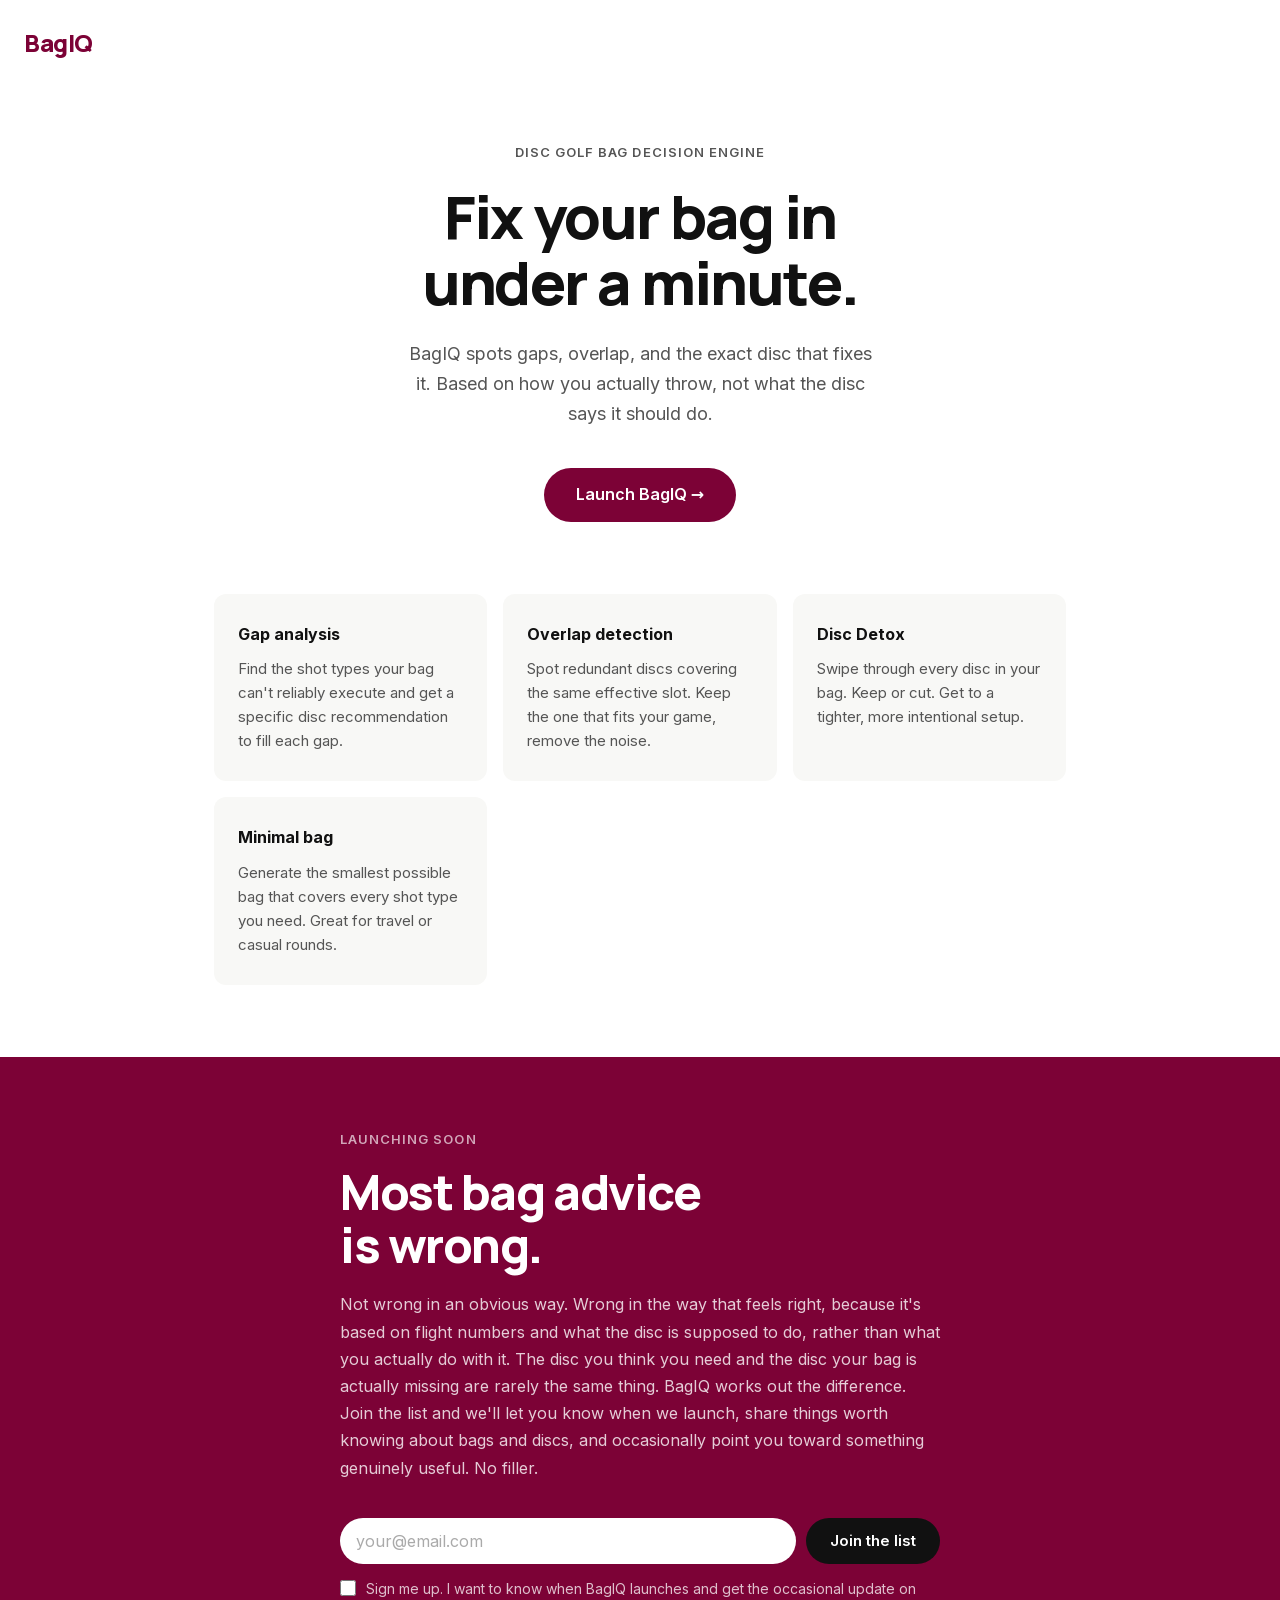
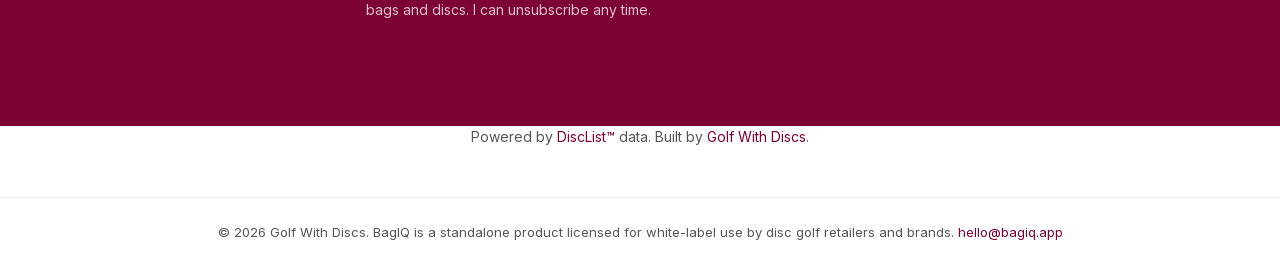
==== index.html @ 8fa0dd6c "Self-host fonts, fix /subscribe connection, update signup copy - Remove Google Fonts; Inter and Manr" ====
<!doctype html>
<html lang="en">
  <head>
    <meta charset="utf-8">
    <meta name="viewport" content="width=device-width, initial-scale=1">
    <title>BagIQ: Fix your disc golf bag</title>
    <meta name="description" content="BagIQ spots gaps, overlap, and the disc that fixes your bag, based on how you actually throw. Free. No account required.">
    <meta name="robots" content="index,follow">
    <meta name="theme-color" content="#7C0236">
    <link rel="canonical" href="https://bagiq.app/">
    <meta property="og:type" content="website">
    <meta property="og:site_name" content="BagIQ">
    <meta property="og:title" content="BagIQ: Fix your disc golf bag">
    <meta property="og:description" content="Spot gaps, overlap, and useful disc recommendations in under a minute.">
    <meta property="og:url" content="https://bagiq.app/">
    <meta property="og:image" content="https://app.bagiq.app/assets/images/logo.png">
    <meta name="twitter:card" content="summary_large_image">
    <meta name="twitter:title" content="BagIQ: Fix your disc golf bag">
    <meta name="twitter:description" content="Spot gaps, overlap, and useful disc recommendations in under a minute.">
    <meta name="twitter:image" content="https://app.bagiq.app/assets/images/logo.png">
    <link rel="icon" type="image/png" href="https://app.bagiq.app/assets/images/favicon.png">
    <link rel="apple-touch-icon" href="https://app.bagiq.app/assets/images/favicon.png">
    <link rel="stylesheet" href="styles.css">
    <script type="application/ld+json">
      {
        "@context": "https://schema.org",
        "@type": "WebApplication",
        "name": "BagIQ",
        "url": "https://app.bagiq.app/",
        "sameAs": [
          "https://bagiq.app",
          "https://app.bagiq.app",
          "https://bagiq.golfwithdiscs.com"
        ],
        "applicationCategory": "SportsApplication",
        "operatingSystem": "Any",
        "description": "BagIQ is a disc golf bag decision engine. It spots gaps, overlap, and recommends the right disc based on how you actually throw.",
        "isAccessibleForFree": true,
        "publisher": {
          "@type": "Organization",
          "name": "Golf With Discs",
          "url": "https://golfwithdiscs.com/"
        }
      }
    </script>
  </head>
  <body>
    <main class="page">
      <header class="site-header">
        <p class="wordmark">BagIQ</p>
      </header>

      <section class="hero">
        <p class="eyebrow">Disc golf bag decision engine</p>
        <h1>Fix your bag in<br>under a minute.</h1>
        <p class="strapline">BagIQ spots gaps, overlap, and the exact disc that fixes it. Based on how you actually throw, not what the disc says it should do.</p>
        <a href="https://app.bagiq.app/" class="cta-btn" aria-label="Launch BagIQ app">Launch BagIQ &rarr;</a>
      </section>

      <section class="features">
        <div class="feature-card">
          <h2>Gap analysis</h2>
          <p>Find the shot types your bag can't reliably execute and get a specific disc recommendation to fill each gap.</p>
        </div>
        <div class="feature-card">
          <h2>Overlap detection</h2>
          <p>Spot redundant discs covering the same effective slot. Keep the one that fits your game, remove the noise.</p>
        </div>
        <div class="feature-card">
          <h2>Disc Detox</h2>
          <p>Swipe through every disc in your bag. Keep or cut. Get to a tighter, more intentional setup.</p>
        </div>
        <div class="feature-card">
          <h2>Minimal bag</h2>
          <p>Generate the smallest possible bag that covers every shot type you need. Great for travel or casual rounds.</p>
        </div>
      </section>

      <section class="signup-section">
        <div class="signup-inner">
          <p class="eyebrow">Launching soon</p>
          <h2>Most bag advice<br>is wrong.</h2>
          <p class="signup-body">Not wrong in an obvious way. Wrong in the way that feels right, because it's based on flight numbers and what the disc is supposed to do, rather than what you actually do with it. The disc you think you need and the disc your bag is actually missing are rarely the same thing. BagIQ works out the difference. Join the list and we'll let you know when we launch, share things worth knowing about bags and discs, and occasionally point you toward something genuinely useful. No filler.</p>

          <form class="signup-form" id="signup-form" novalidate>
            <div class="signup-fields">
              <label for="signup-email" class="sr-only">Email address</label>
              <input
                type="email"
                id="signup-email"
                name="email"
                placeholder="your@email.com"
                autocomplete="email"
                required
                aria-required="true"
              >
              <button type="submit" class="signup-btn" id="signup-btn">Join the list</button>
            </div>
            <div class="signup-consent">
              <label class="consent-label">
                <input type="checkbox" id="signup-consent" name="consent" required aria-required="true">
                <span>Sign me up. I want to know when BagIQ launches and get the occasional update on bags and discs. I can unsubscribe any time.</span>
              </label>
            </div>
            <!-- Honeypot: leave blank -->
            <input type="text" name="website" tabindex="-1" aria-hidden="true" autocomplete="off" style="display:none">
            <p class="signup-message" id="signup-message" aria-live="polite"></p>
          </form>
        </div>
      </section>

      <section class="powered-by">
        <p>Powered by <a href="https://thedisclist.com/" rel="noopener">DiscList™</a> data. Built by <a href="https://golfwithdiscs.com/" rel="noopener">Golf With Discs</a>.</p>
      </section>

      <footer class="site-footer">
        <p>&copy; 2026 Golf With Discs. BagIQ is a standalone product licensed for white-label use by disc golf retailers and brands. <a href="mailto:hello@bagiq.app">hello@bagiq.app</a></p>
      </footer>
    </main>
    <script>
      (function () {
        var form = document.getElementById("signup-form");
        var btn = document.getElementById("signup-btn");
        var msg = document.getElementById("signup-message");

        form.addEventListener("submit", async function (e) {
          e.preventDefault();

          // Honeypot check
          if (form.elements.website.value) return;

          var email = form.elements.email.value.trim();
          var consent = form.elements.consent.checked;

          if (!consent) {
            showMessage("Please tick the box above to confirm you want the email.", "error");
            return;
          }

          btn.disabled = true;
          btn.textContent = "Joining the list…";
          msg.textContent = "";

          try {
            var res = await fetch("https://data.bagiq.app/subscribe", {
              method: "POST",
              headers: { "Content-Type": "application/json" },
              body: JSON.stringify({ email: email }),
            });
            var data = await res.json();
            if (data.ok) {
              form.style.display = "none";
              showMessage("You're on the list. We'll be in touch the moment we launch.", "success");
            } else {
              showMessage("Something went wrong. Please try again.", "error");
              btn.disabled = false;
              btn.textContent = "Join the list";
            }
          } catch (_) {
            showMessage("Could not connect. Please try again.", "error");
            btn.disabled = false;
            btn.textContent = "Get the occasional email";
          }
        });

        function showMessage(text, type) {
          msg.textContent = text;
          msg.className = "signup-message signup-message--" + type;
        }
      })();
    </script>
  </body>
</html>
---- styles.css ----
@font-face {
  font-family: 'Inter';
  font-style: normal;
  font-weight: 100 900;
  font-display: swap;
  src: url('./fonts/inter-latin.woff2') format('woff2');
}

@font-face {
  font-family: 'Manrope';
  font-style: normal;
  font-weight: 200 800;
  font-display: swap;
  src: url('./fonts/manrope-latin.woff2') format('woff2');
}

*, *::before, *::after {
  box-sizing: border-box;
  margin: 0;
  padding: 0;
}

:root {
  --brand: #7C0236;
  --brand-dark: #5a011f;
  --fg: #111;
  --fg-muted: #555;
  --bg: #fff;
  --bg-surface: #f8f8f6;
  --radius: 12px;
  --font-body: "Inter", system-ui, sans-serif;
  --font-display: "Manrope", system-ui, sans-serif;
}

html {
  font-size: 16px;
  -webkit-font-smoothing: antialiased;
}

body {
  font-family: var(--font-body);
  color: var(--fg);
  background: var(--bg);
  line-height: 1.6;
}

a {
  color: var(--brand);
  text-decoration: none;
}

a:hover {
  text-decoration: underline;
}

.page {
  display: flex;
  flex-direction: column;
  min-height: 100vh;
}

/* Header */

.site-header {
  padding: 24px 24px 0;
}

.wordmark {
  font-family: var(--font-display);
  font-size: 1.5rem;
  font-weight: 800;
  color: var(--brand);
  letter-spacing: -0.02em;
}

/* Hero */

.hero {
  flex: 1;
  display: flex;
  flex-direction: column;
  align-items: center;
  text-align: center;
  padding: 80px 24px 72px;
  max-width: 640px;
  margin: 0 auto;
  width: 100%;
}

.eyebrow {
  font-size: 0.8125rem;
  font-weight: 600;
  letter-spacing: 0.08em;
  text-transform: uppercase;
  color: var(--fg-muted);
  margin-bottom: 20px;
}

h1 {
  font-family: var(--font-display);
  font-size: clamp(2.5rem, 6vw, 3.75rem);
  font-weight: 800;
  line-height: 1.1;
  letter-spacing: -0.03em;
  color: var(--fg);
  margin-bottom: 24px;
}

.strapline {
  font-size: 1.125rem;
  color: var(--fg-muted);
  max-width: 480px;
  margin-bottom: 40px;
  line-height: 1.65;
}

.cta-btn {
  display: inline-block;
  background: var(--brand);
  color: #fff;
  font-family: var(--font-body);
  font-size: 1rem;
  font-weight: 600;
  padding: 14px 32px;
  border-radius: 50px;
  text-decoration: none;
  transition: background 0.15s;
}

.cta-btn:hover {
  background: var(--brand-dark);
  text-decoration: none;
}

/* Features */

.features {
  display: grid;
  grid-template-columns: repeat(auto-fit, minmax(220px, 1fr));
  gap: 16px;
  padding: 0 24px 72px;
  max-width: 900px;
  margin: 0 auto;
  width: 100%;
}

.feature-card {
  background: var(--bg-surface);
  border-radius: var(--radius);
  padding: 28px 24px;
}

.feature-card h2 {
  font-size: 1rem;
  font-weight: 700;
  margin-bottom: 10px;
  color: var(--fg);
}

.feature-card p {
  font-size: 0.9375rem;
  color: var(--fg-muted);
  line-height: 1.6;
}

/* Signup section */

.signup-section {
  background: var(--brand);
  padding: 72px 24px;
}

.signup-inner {
  max-width: 600px;
  margin: 0 auto;
  color: #fff;
}

.signup-section .eyebrow {
  color: rgba(255, 255, 255, 0.65);
  margin-bottom: 16px;
}

.signup-section h2 {
  font-family: var(--font-display);
  font-size: clamp(2rem, 5vw, 3rem);
  font-weight: 800;
  line-height: 1.1;
  letter-spacing: -0.03em;
  margin-bottom: 20px;
  color: #fff;
}

.signup-body {
  font-size: 1rem;
  line-height: 1.7;
  color: rgba(255, 255, 255, 0.8);
  margin-bottom: 36px;
}

.signup-fields {
  display: flex;
  gap: 10px;
  margin-bottom: 14px;
}

.signup-fields input[type="email"] {
  flex: 1;
  padding: 13px 16px;
  border: none;
  border-radius: 50px;
  font-family: var(--font-body);
  font-size: 1rem;
  background: #fff;
  color: var(--fg);
  outline: none;
  min-width: 0;
}

.signup-fields input[type="email"]::placeholder {
  color: #aaa;
}

.signup-fields input[type="email"]:focus {
  box-shadow: 0 0 0 3px rgba(255, 255, 255, 0.4);
}

.signup-btn {
  background: var(--fg);
  color: #fff;
  font-family: var(--font-body);
  font-size: 0.9375rem;
  font-weight: 600;
  padding: 13px 24px;
  border: none;
  border-radius: 50px;
  cursor: pointer;
  white-space: nowrap;
  transition: opacity 0.15s;
}

.signup-btn:hover {
  opacity: 0.85;
}

.signup-btn:disabled {
  opacity: 0.6;
  cursor: not-allowed;
}

.signup-consent {
  margin-bottom: 12px;
}

.consent-label {
  display: flex;
  align-items: flex-start;
  gap: 10px;
  cursor: pointer;
  font-size: 0.875rem;
  color: rgba(255, 255, 255, 0.75);
  line-height: 1.5;
}

.consent-label input[type="checkbox"] {
  flex-shrink: 0;
  margin-top: 2px;
  width: 16px;
  height: 16px;
  accent-color: #fff;
  cursor: pointer;
}

.signup-message {
  font-size: 0.9375rem;
  min-height: 1.5em;
  margin-top: 8px;
}

.signup-message--success {
  color: #a8f0c6;
  font-weight: 600;
}

.signup-message--error {
  color: #fca5a5;
}

/* Screen-reader only utility */

.sr-only {
  position: absolute;
  width: 1px;
  height: 1px;
  padding: 0;
  margin: -1px;
  overflow: hidden;
  clip: rect(0, 0, 0, 0);
  white-space: nowrap;
  border: 0;
}

/* Powered by */

.powered-by {
  text-align: center;
  padding: 0 24px 48px;
  font-size: 0.875rem;
  color: var(--fg-muted);
}

/* Footer */

.site-footer {
  border-top: 1px solid #eee;
  padding: 24px;
  text-align: center;
  font-size: 0.8125rem;
  color: var(--fg-muted);
}

/* Mobile */

@media (max-width: 540px) {
  .hero {
    padding: 56px 24px 56px;
  }

  .features {
    grid-template-columns: 1fr;
  }

  .signup-fields {
    flex-direction: column;
  }

  .signup-btn {
    width: 100%;
    text-align: center;
  }
}
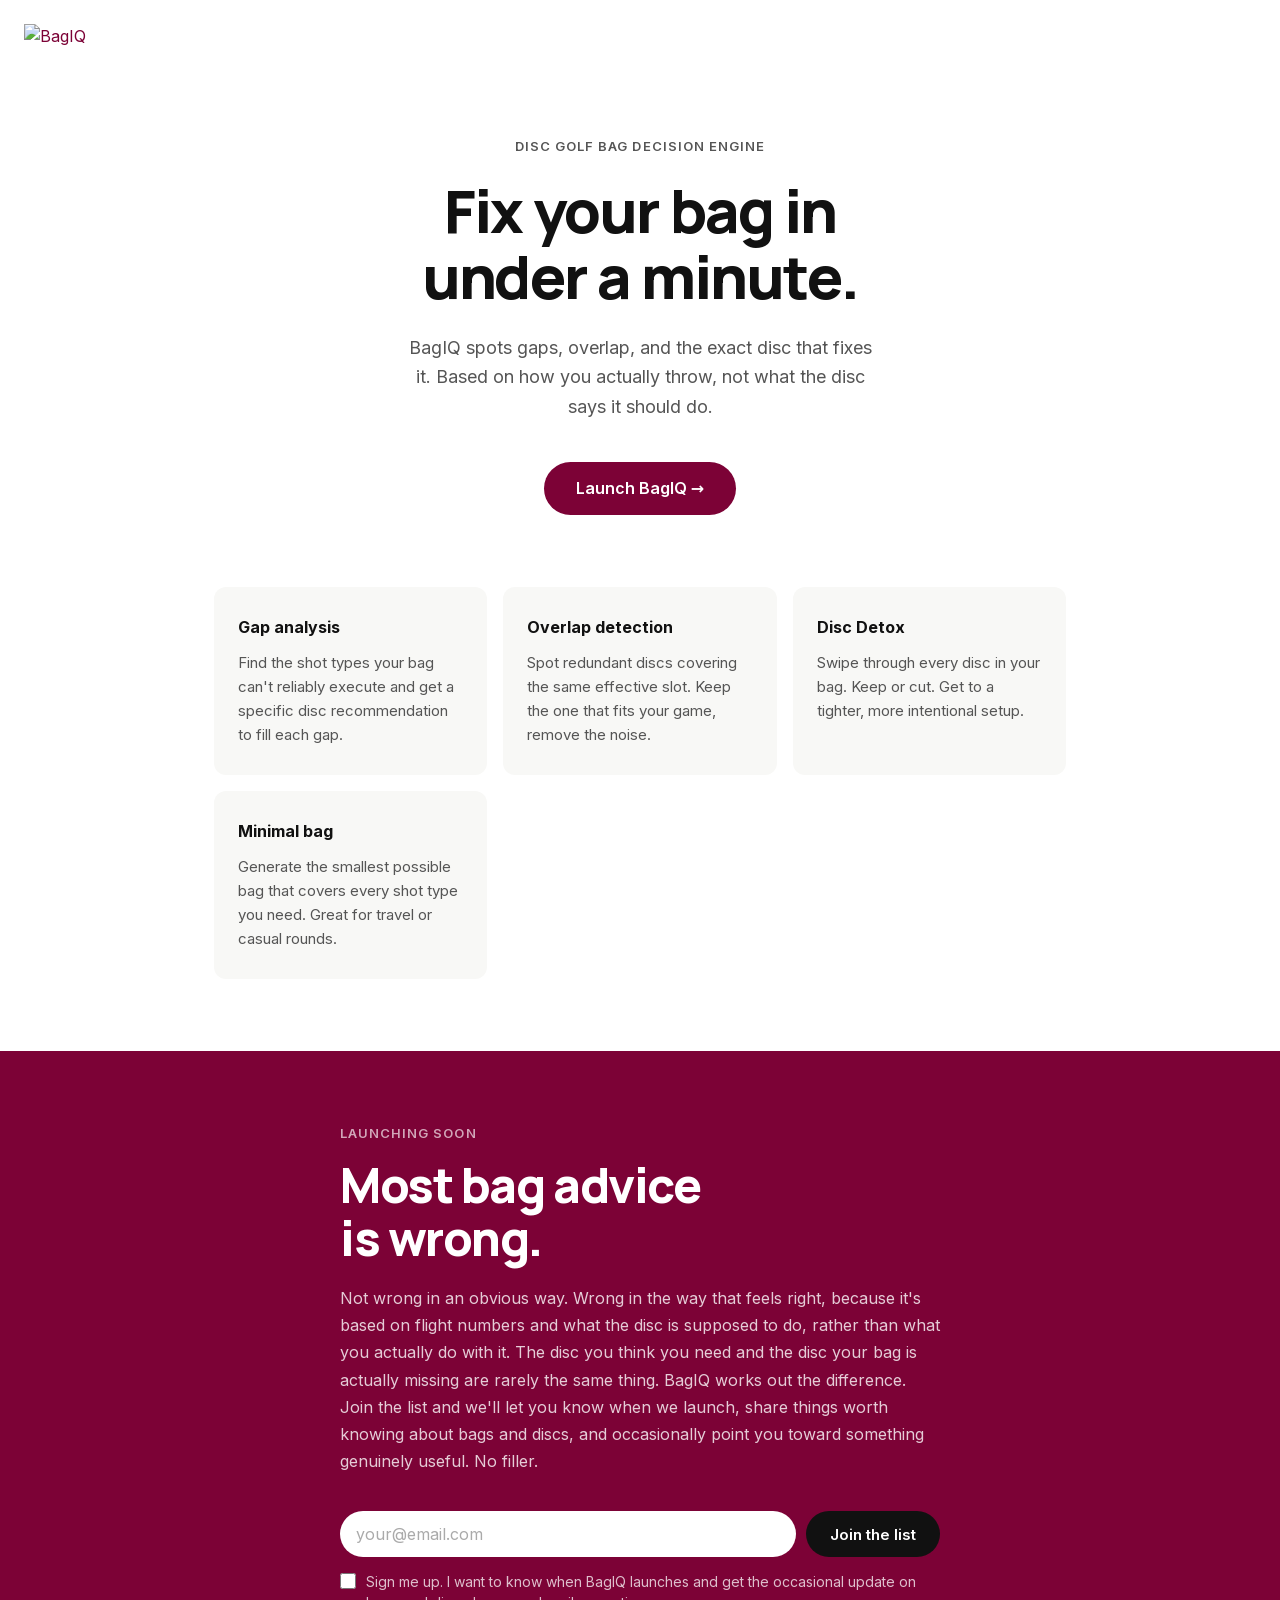
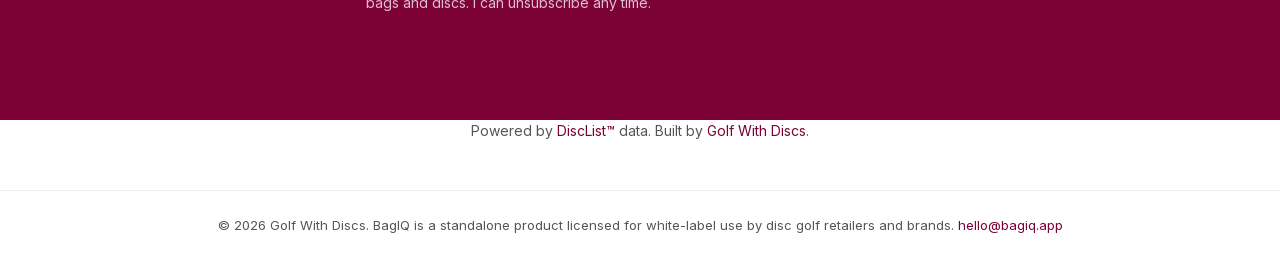
==== commit cee20670: "Add BagIQ logo to header; replace text wordmark with linked logo image Co-Authored-By: Claude Sonnet" ====
--- a/index.html
+++ b/index.html
@@ -47,7 +47,9 @@
   <body>
     <main class="page">
       <header class="site-header">
-        <p class="wordmark">BagIQ</p>
+        <a href="https://app.bagiq.app/" aria-label="BagIQ — launch the app">
+          <img src="https://app.bagiq.app/assets/images/logo.png" alt="BagIQ" class="site-logo">
+        </a>
       </header>
 
       <section class="hero">
--- a/styles.css
+++ b/styles.css
@@ -65,12 +65,10 @@
   padding: 24px 24px 0;
 }
 
-.wordmark {
-  font-family: var(--font-display);
-  font-size: 1.5rem;
-  font-weight: 800;
-  color: var(--brand);
-  letter-spacing: -0.02em;
+.site-logo {
+  height: 32px;
+  width: auto;
+  display: block;
 }
 
 /* Hero */
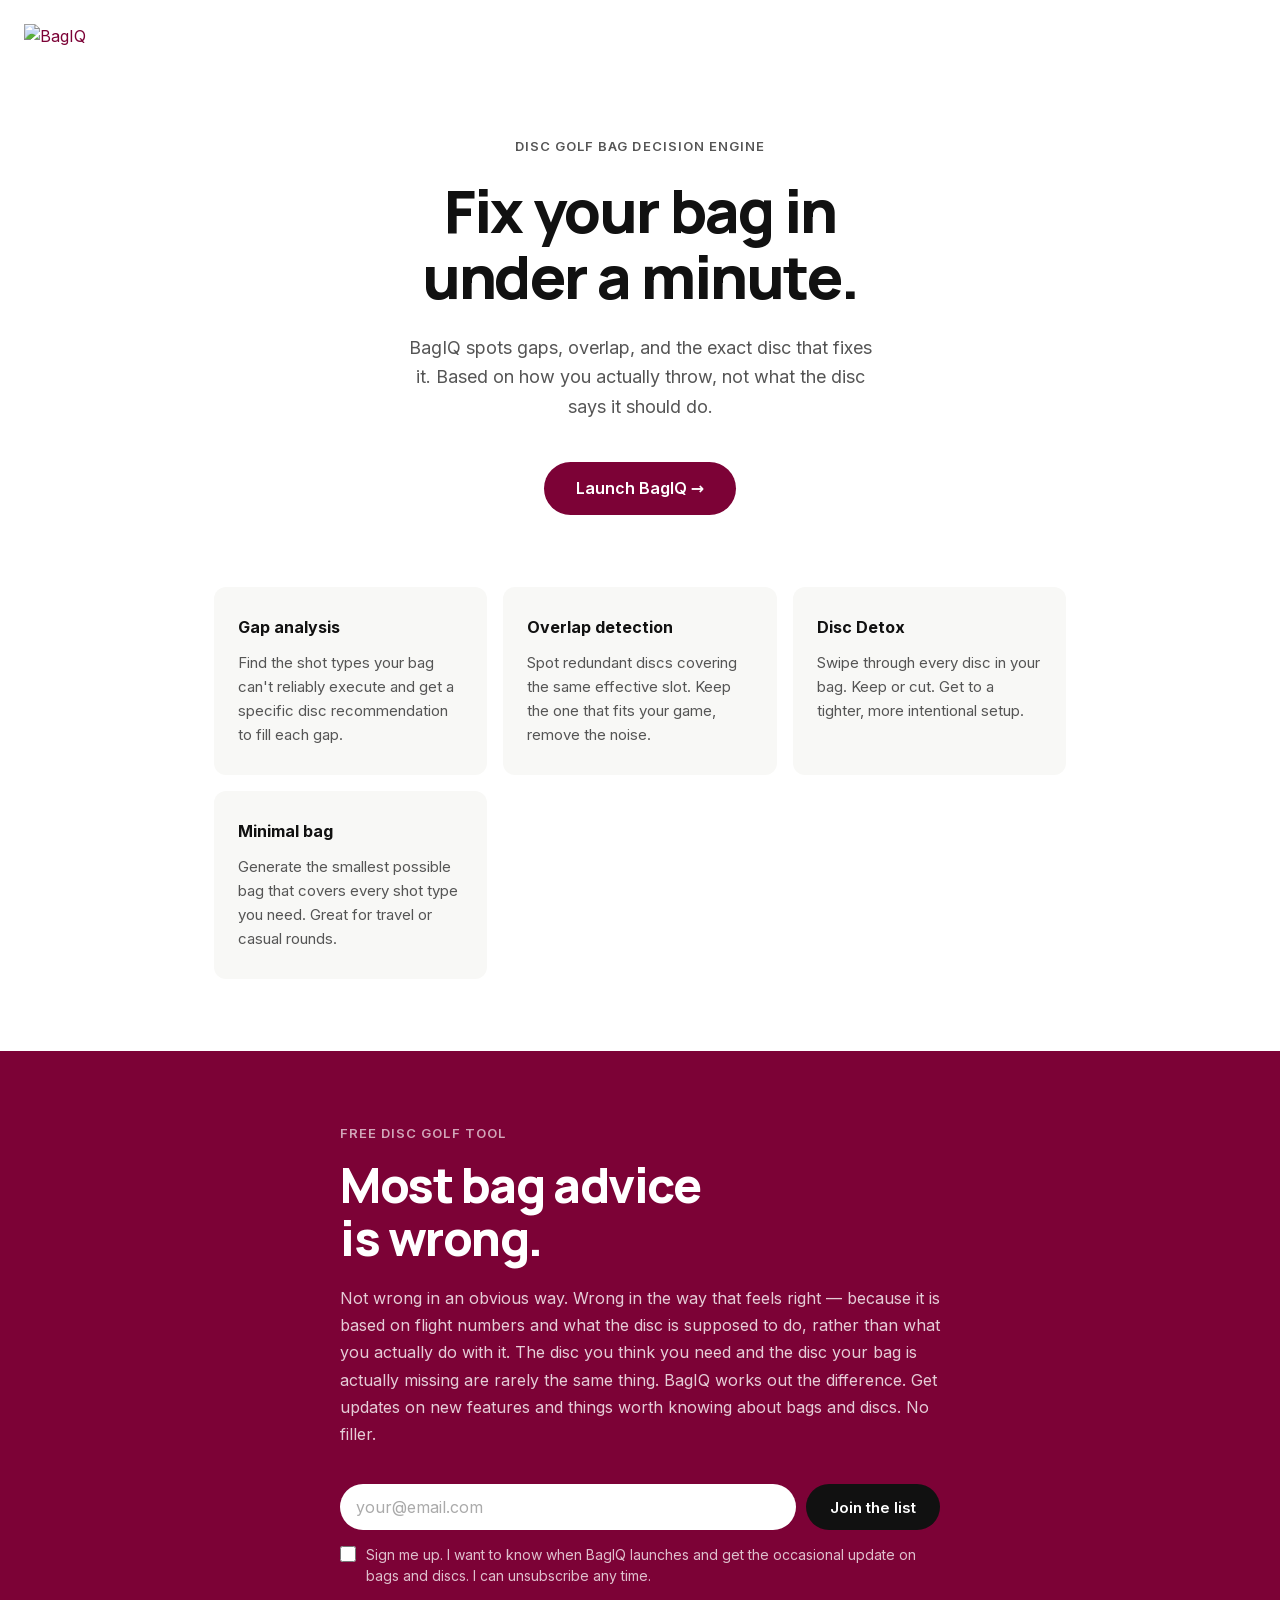
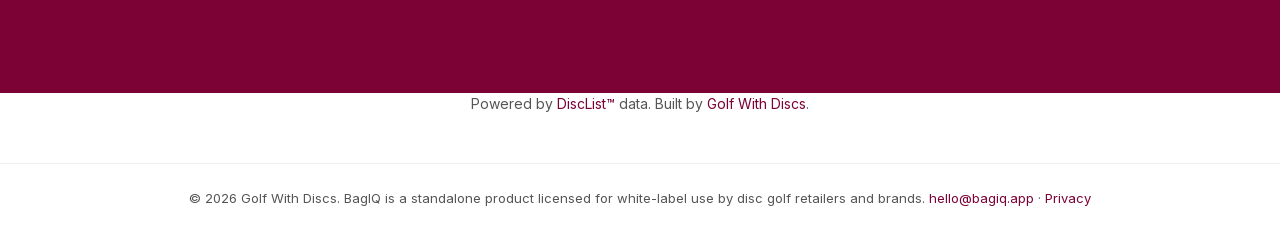
==== commit 76624bb7: "Add privacy policy, improve confirmation message, update copy, add prose styles - privacy.html: conc" ====
--- a/index.html
+++ b/index.html
@@ -79,10 +79,10 @@
       </section>
 
       <section class="signup-section">
-        <div class="signup-inner">
-          <p class="eyebrow">Launching soon</p>
+        <div class="signup-inner" id="signup-inner">
+          <p class="eyebrow">Free disc golf tool</p>
           <h2>Most bag advice<br>is wrong.</h2>
-          <p class="signup-body">Not wrong in an obvious way. Wrong in the way that feels right, because it's based on flight numbers and what the disc is supposed to do, rather than what you actually do with it. The disc you think you need and the disc your bag is actually missing are rarely the same thing. BagIQ works out the difference. Join the list and we'll let you know when we launch, share things worth knowing about bags and discs, and occasionally point you toward something genuinely useful. No filler.</p>
+          <p class="signup-body">Not wrong in an obvious way. Wrong in the way that feels right — because it is based on flight numbers and what the disc is supposed to do, rather than what you actually do with it. The disc you think you need and the disc your bag is actually missing are rarely the same thing. BagIQ works out the difference. Get updates on new features and things worth knowing about bags and discs. No filler.</p>
 
           <form class="signup-form" id="signup-form" novalidate>
             <div class="signup-fields">
@@ -116,7 +116,7 @@
       </section>
 
       <footer class="site-footer">
-        <p>&copy; 2026 Golf With Discs. BagIQ is a standalone product licensed for white-label use by disc golf retailers and brands. <a href="mailto:hello@bagiq.app">hello@bagiq.app</a></p>
+        <p>&copy; 2026 Golf With Discs. BagIQ is a standalone product licensed for white-label use by disc golf retailers and brands. <a href="mailto:hello@bagiq.app">hello@bagiq.app</a> &middot; <a href="/privacy.html">Privacy</a></p>
       </footer>
     </main>
     <script>
@@ -151,8 +151,11 @@
             });
             var data = await res.json();
             if (data.ok) {
-              form.style.display = "none";
-              showMessage("You're on the list. We'll be in touch the moment we launch.", "success");
+              document.getElementById("signup-inner").innerHTML =
+                '<p class="eyebrow">You\'re on the list</p>' +
+                '<h2>Good call.</h2>' +
+                '<p class="signup-body">We\'ll share useful things about bags and discs, and tell you when anything changes worth knowing about. In the meantime, the app is live now. No account required.</p>' +
+                '<a href="https://app.bagiq.app/" class="cta-btn" style="display:inline-block;margin-top:8px">Open BagIQ &rarr;</a>';
             } else {
               showMessage("Something went wrong. Please try again.", "error");
               btn.disabled = false;
@@ -161,7 +164,7 @@
           } catch (_) {
             showMessage("Could not connect. Please try again.", "error");
             btn.disabled = false;
-            btn.textContent = "Get the occasional email";
+            btn.textContent = "Join the list";
           }
         });
 
--- a/styles.css
+++ b/styles.css
@@ -317,6 +317,52 @@
   color: var(--fg-muted);
 }
 
+/* Prose page (privacy policy etc.) */
+
+.prose-page {
+  max-width: 680px;
+  margin: 0 auto;
+  padding: 48px 24px 72px;
+  flex: 1;
+}
+
+.prose-page h1 {
+  font-family: var(--font-display);
+  font-size: clamp(1.75rem, 5vw, 2.5rem);
+  font-weight: 800;
+  letter-spacing: -0.03em;
+  margin-bottom: 8px;
+}
+
+.prose-page h2 {
+  font-family: var(--font-display);
+  font-size: 1.125rem;
+  font-weight: 700;
+  margin: 32px 0 10px;
+}
+
+.prose-page p,
+.prose-page ul {
+  font-size: 0.9375rem;
+  color: var(--fg-muted);
+  line-height: 1.7;
+  margin-bottom: 16px;
+}
+
+.prose-page ul {
+  padding-left: 20px;
+}
+
+.prose-page li {
+  margin-bottom: 6px;
+}
+
+.prose-meta {
+  font-size: 0.8125rem;
+  color: var(--fg-muted);
+  margin-bottom: 32px;
+}
+
 /* Mobile */
 
 @media (max-width: 540px) {
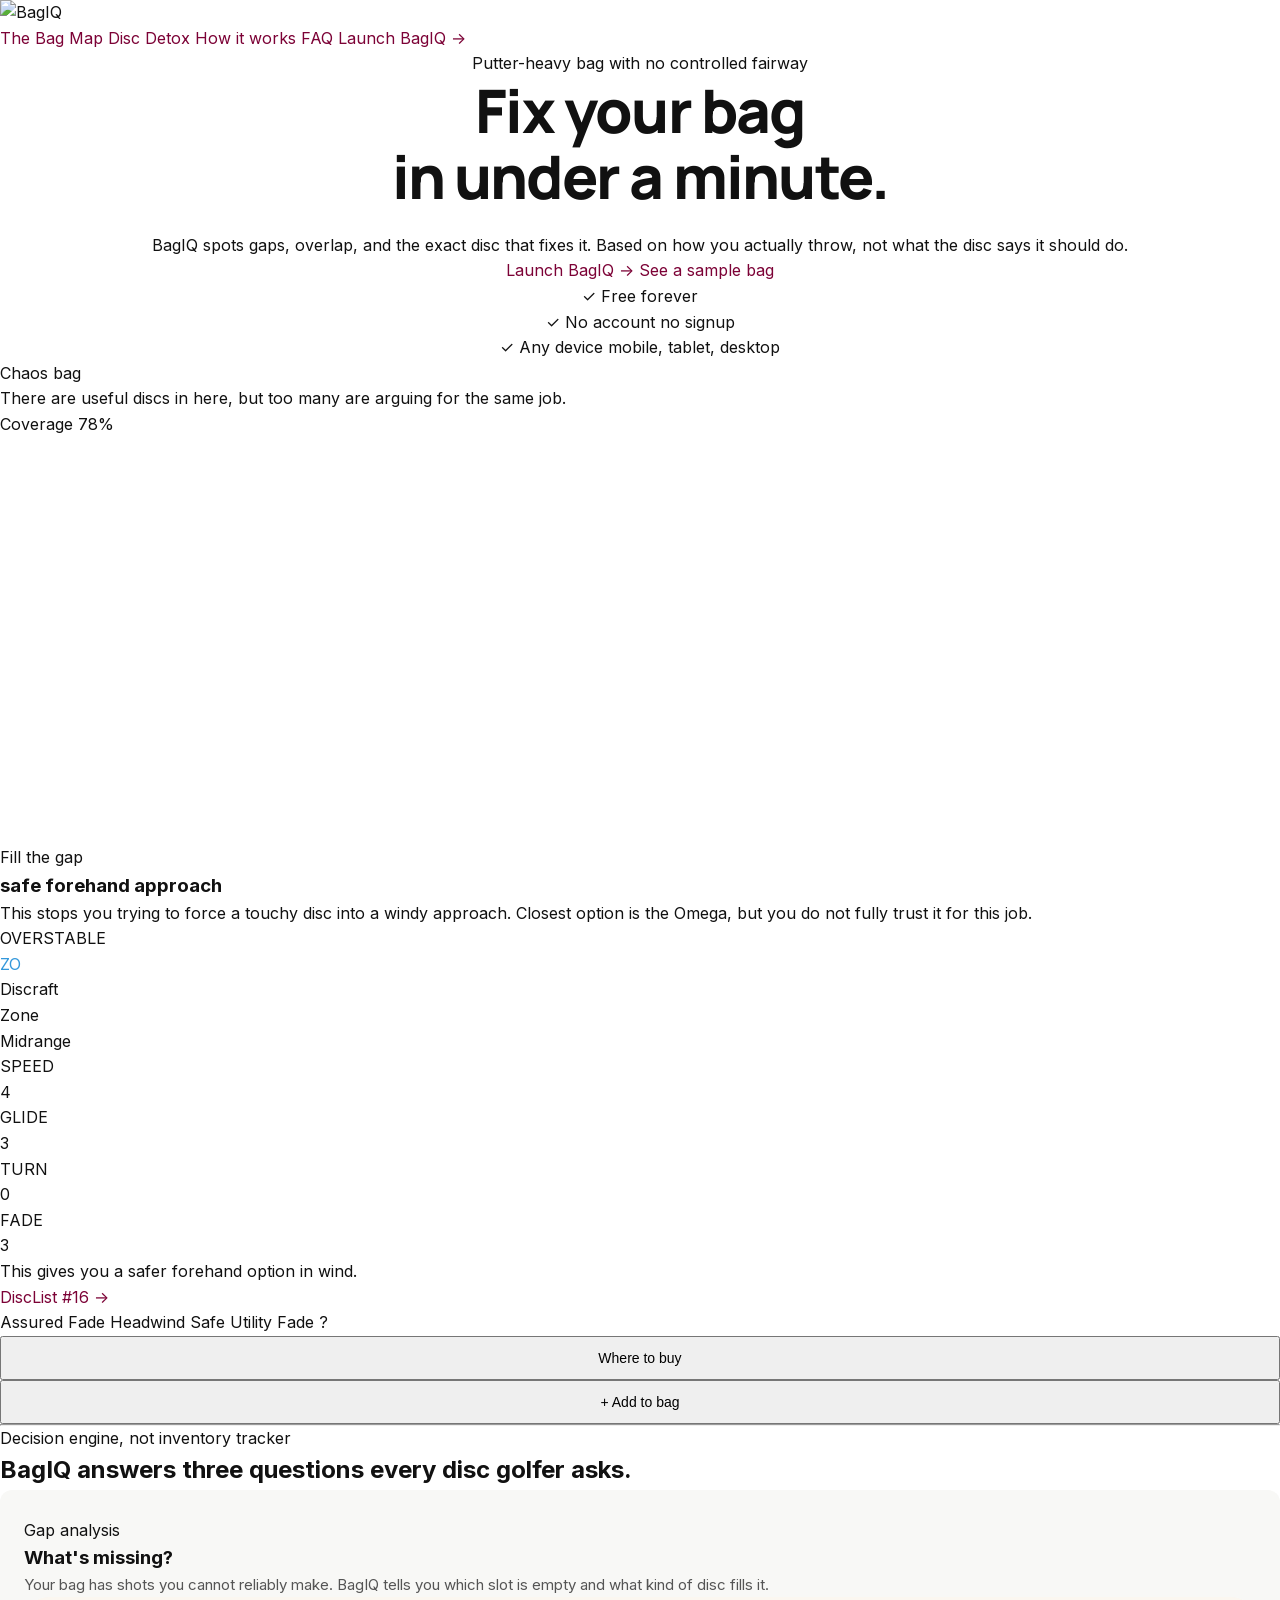
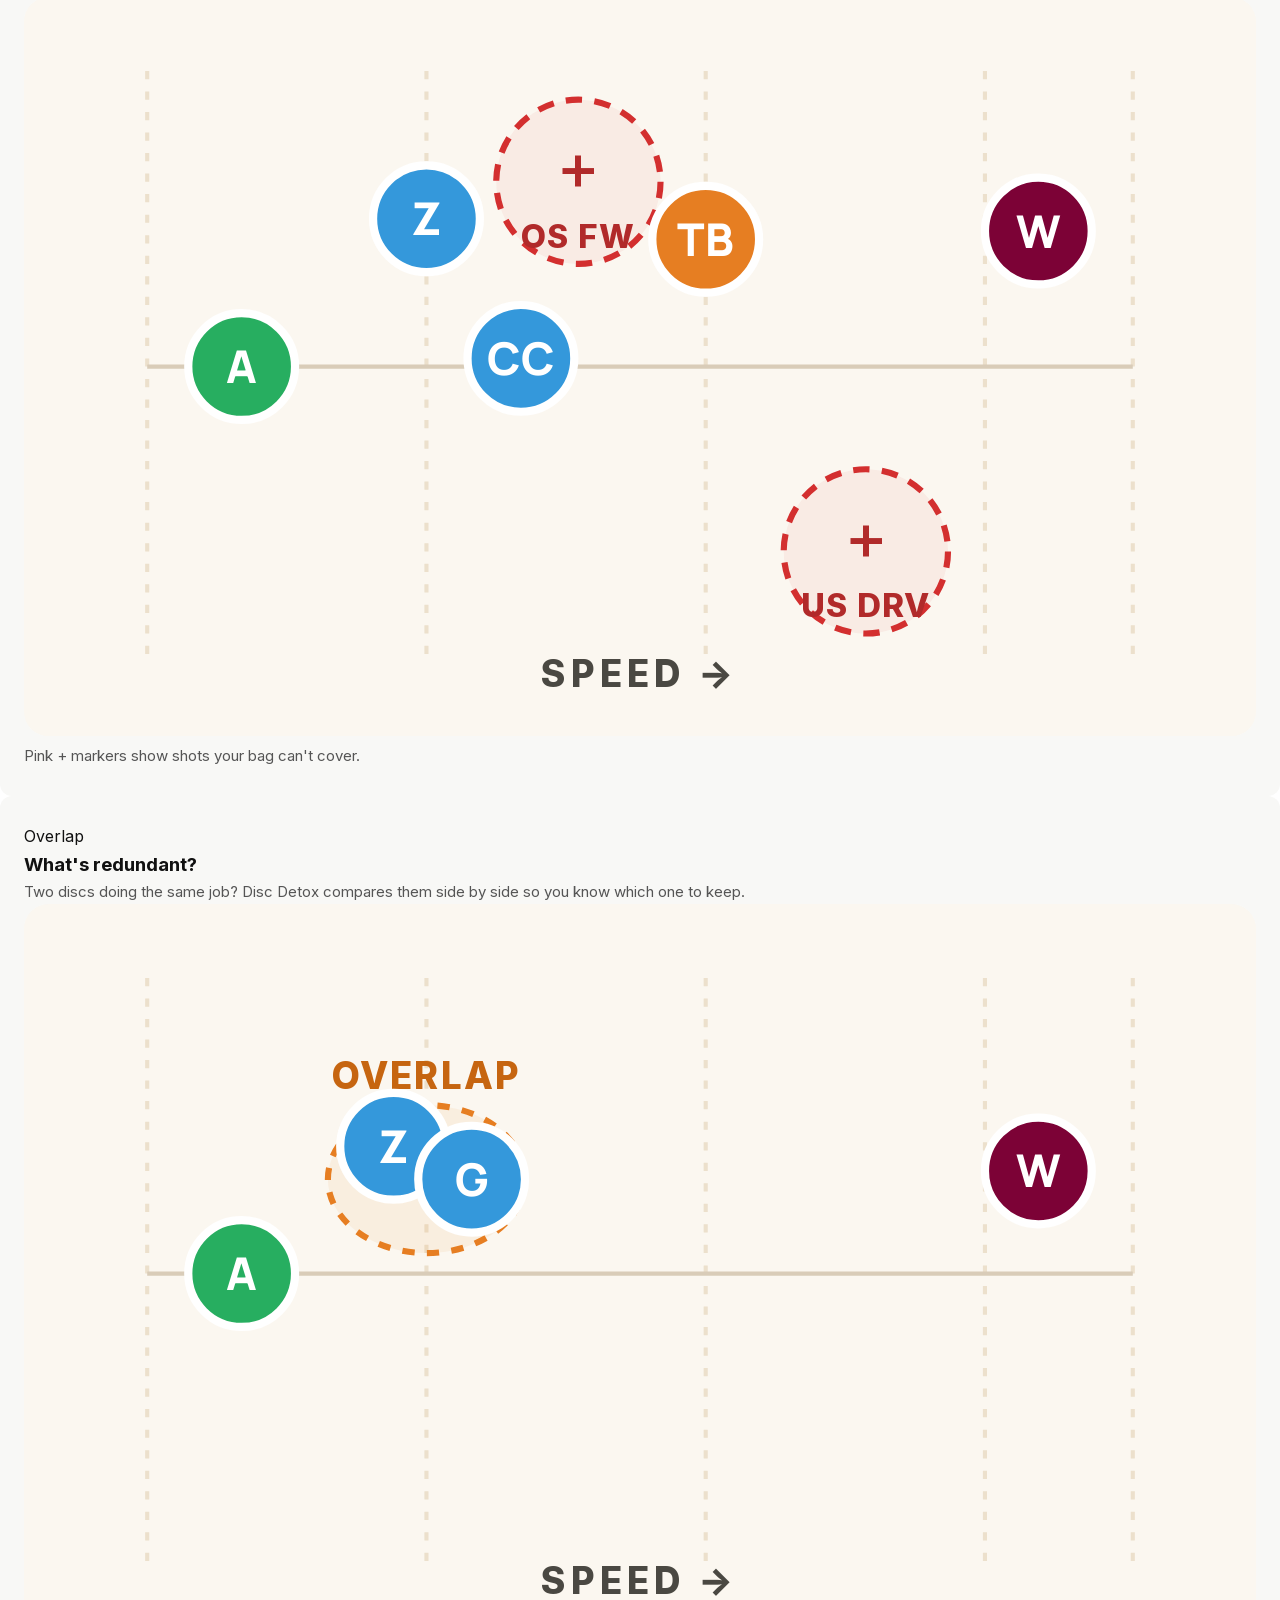
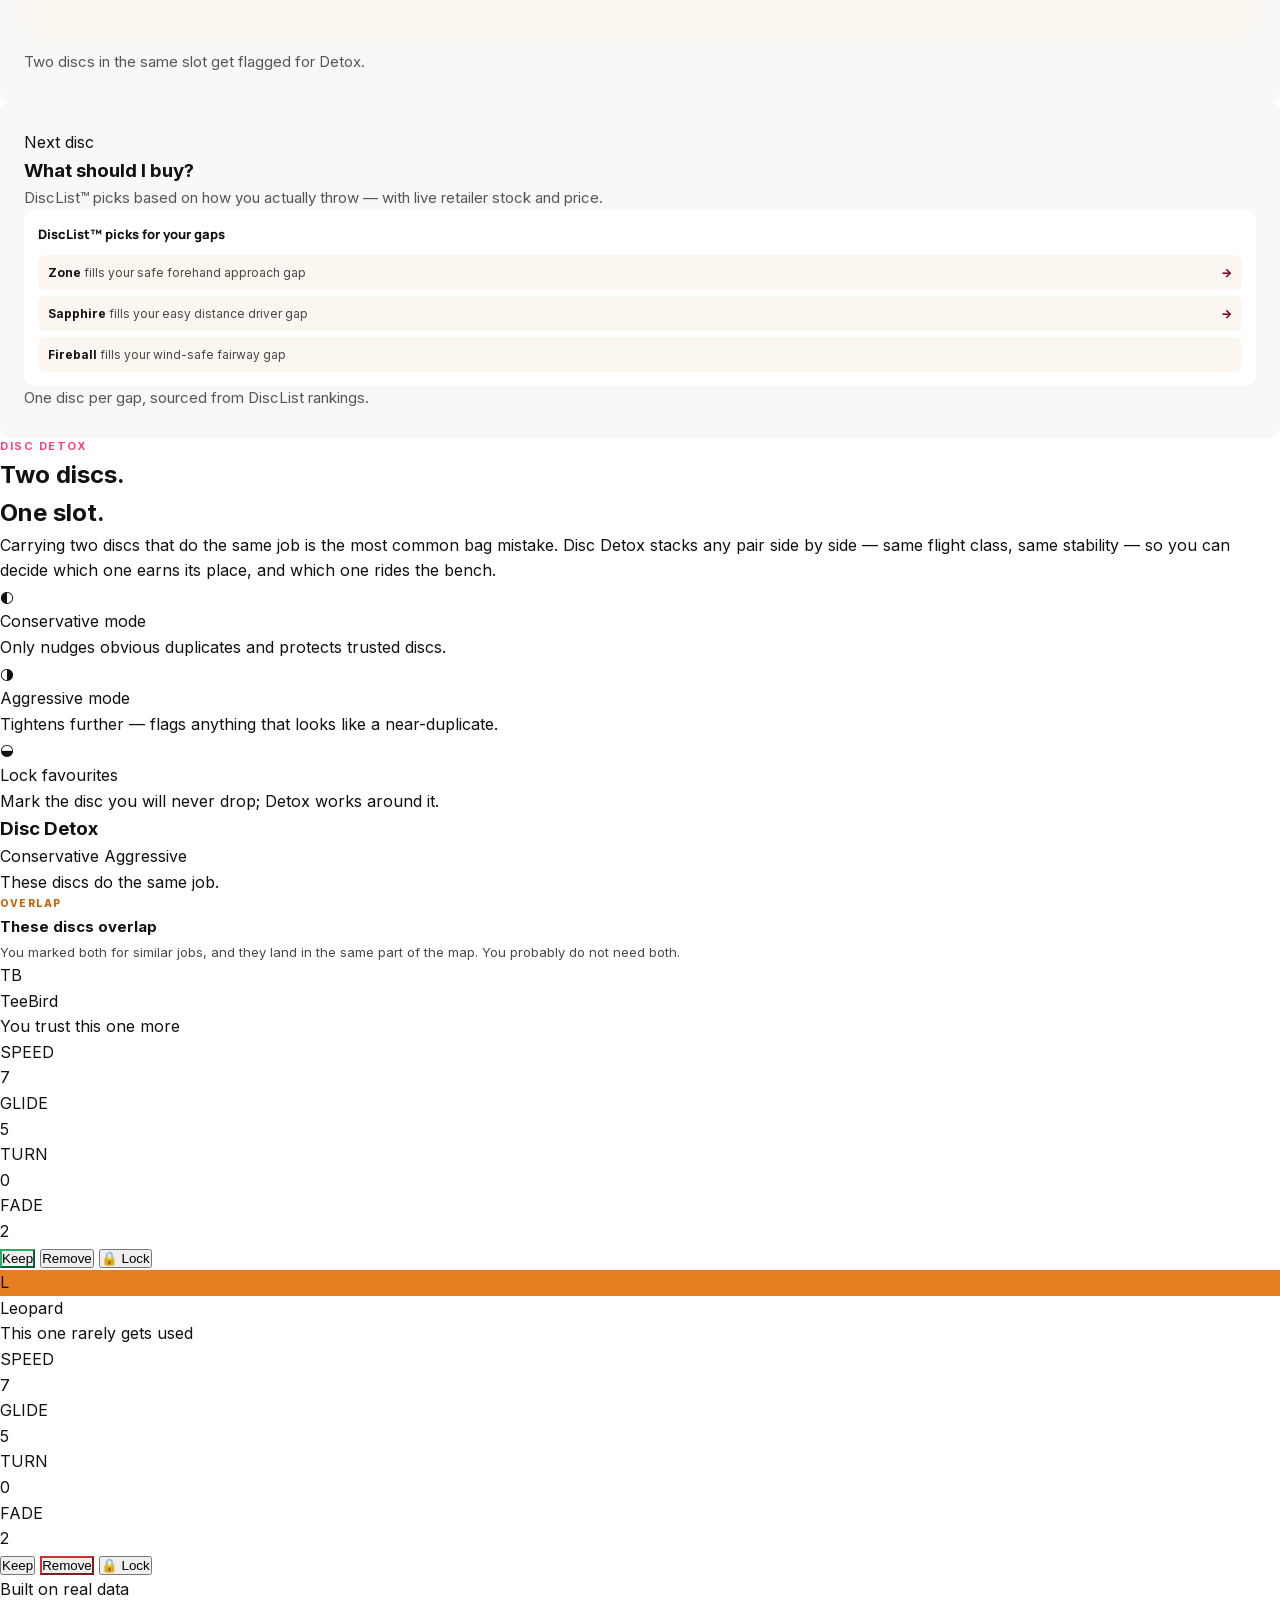
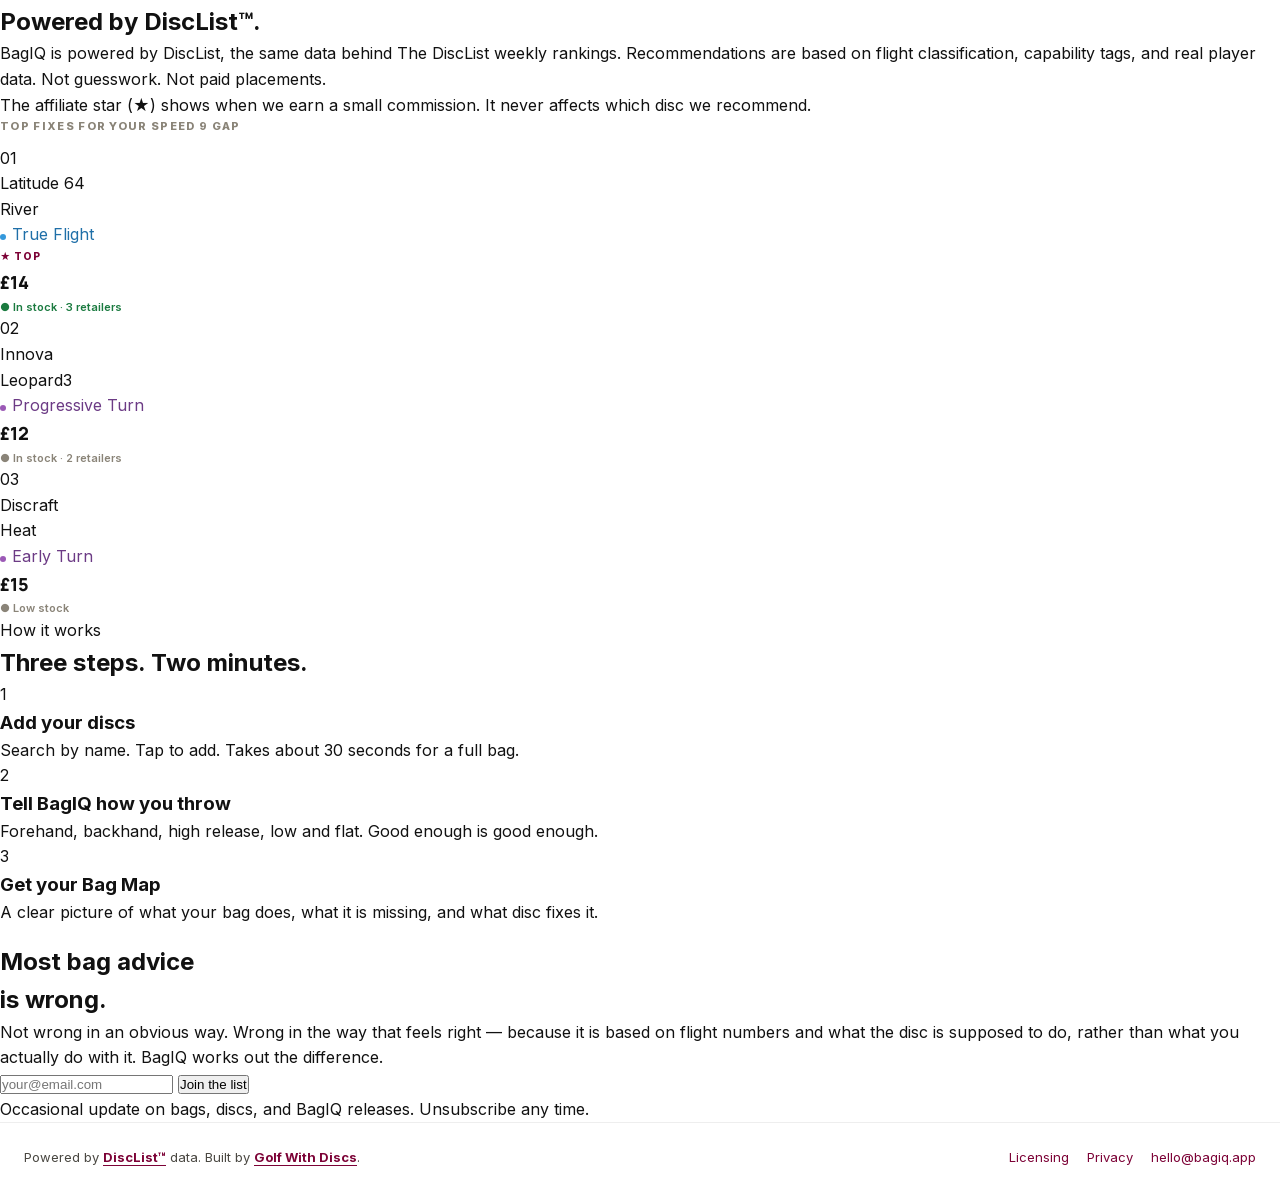
==== commit f226be88: "Rebuild landing page from V4 design specification - Implement all 9 sections from bagiq-handoff spec" ====
--- a/index.html
+++ b/index.html
@@ -20,6 +20,9 @@
     <meta name="twitter:image" content="https://app.bagiq.app/assets/images/logo.png">
     <link rel="icon" type="image/png" href="https://app.bagiq.app/assets/images/favicon.png">
     <link rel="apple-touch-icon" href="https://app.bagiq.app/assets/images/favicon.png">
+    <link rel="preconnect" href="https://fonts.googleapis.com">
+    <link rel="preconnect" href="https://fonts.gstatic.com" crossorigin>
+    <link href="https://fonts.googleapis.com/css2?family=Manrope:wght@400;600;700;800&family=Inter:wght@400;500;600;700;800&display=swap" rel="stylesheet">
     <link rel="stylesheet" href="styles.css">
     <script type="application/ld+json">
       {
@@ -44,135 +47,524 @@
       }
     </script>
   </head>
-  <body>
+  <body class="bagiq-page">
     <main class="page">
-      <header class="site-header">
-        <a href="https://app.bagiq.app/" aria-label="BagIQ — launch the app">
-          <img src="https://app.bagiq.app/assets/images/logo.png" alt="BagIQ" class="site-logo">
-        </a>
-      </header>
-
-      <section class="hero">
-        <p class="eyebrow">Disc golf bag decision engine</p>
-        <h1>Fix your bag in<br>under a minute.</h1>
-        <p class="strapline">BagIQ spots gaps, overlap, and the exact disc that fixes it. Based on how you actually throw, not what the disc says it should do.</p>
-        <a href="https://app.bagiq.app/" class="cta-btn" aria-label="Launch BagIQ app">Launch BagIQ &rarr;</a>
+      <!-- NAV -->
+      <nav class="nav">
+        <img src="bagiq-handoff/assets/logo.png" alt="BagIQ" class="nav-logo" height="36">
+        <div class="nav-links">
+          <a href="#bagmap" class="nav-link">The Bag Map</a>
+          <a href="#detox" class="nav-link">Disc Detox</a>
+          <a href="#how" class="nav-link">How it works</a>
+          <a href="#faq" class="nav-link">FAQ</a>
+          <a href="https://app.bagiq.app/" class="b-pill b-pill-p b-pill-sm">Launch BagIQ →</a>
+        </div>
+      </nav>
+
+      <!-- HERO -->
+      <section class="hero-section">
+        <div class="b-container-narrow" style="text-align: center;">
+          <div class="identity-chip" id="identity-chip">
+            <span class="identity-dot"></span>
+            <span class="identity-text">Overstable-heavy bag missing a reliable straight flyer</span>
+          </div>
+
+          <h1 class="hero-headline">
+            Fix your bag<br>in under a minute.
+          </h1>
+
+          <p class="hero-description">
+            BagIQ spots gaps, overlap, and the exact disc that fixes it.
+            Based on how you actually throw, not what the disc says it should do.
+          </p>
+
+          <div class="hero-ctas">
+            <a href="https://app.bagiq.app/" class="b-pill b-pill-p">Launch BagIQ →</a>
+            <a href="#bagmap" class="b-pill b-pill-o">See a sample bag</a>
+          </div>
+
+          <div class="trust-pill">
+            <div class="trust-item">
+              <span class="trust-check">✓</span>
+              <span class="trust-label">Free</span>
+              <span class="trust-detail">forever</span>
+            </div>
+            <div class="trust-divider"></div>
+            <div class="trust-item">
+              <span class="trust-check">✓</span>
+              <span class="trust-label">No account</span>
+              <span class="trust-detail">no signup</span>
+            </div>
+            <div class="trust-divider"></div>
+            <div class="trust-item">
+              <span class="trust-check">✓</span>
+              <span class="trust-label">Any device</span>
+              <span class="trust-detail">mobile, tablet, desktop</span>
+            </div>
+          </div>
+        </div>
+
+        <!-- Product Preview -->
+        <div class="product-preview" id="bagmap">
+          <div class="preview-inner">
+            <div class="preview-left">
+              <div class="identity-banner">
+                <div class="banner-decoration"></div>
+                <div class="banner-content">
+                  <div class="banner-name">Chaos bag</div>
+                  <div class="banner-tagline">There are useful discs in here, but too many are arguing for the same job.</div>
+                  <div class="banner-coverage">
+                    <span>Coverage</span>
+                    <span>78%</span>
+                  </div>
+                  <div class="coverage-bar">
+                    <div class="coverage-fill" style="width: 78%"></div>
+                  </div>
+                </div>
+              </div>
+              <div class="bag-map-container">
+                <svg class="bag-map" viewBox="0 0 620 400" width="620" height="400">
+                  <!-- Grid lines and axes will be populated by JS -->
+                </svg>
+              </div>
+            </div>
+
+            <div class="preview-right">
+              <div class="preview-caption">Fill the gap</div>
+              <h3 class="preview-title">safe forehand approach</h3>
+              <p class="preview-body">This stops you trying to force a touchy disc into a windy approach. Closest option is the Omega, but you do not fully trust it for this job.</p>
+
+              <div class="recommendation-card">
+                <div class="rec-hero">
+                  <div class="rec-stability">OVERSTABLE</div>
+                  <div class="rec-circle" style="background: #fff; color: #3498DB;">ZO</div>
+                  <div class="rec-brand">Discraft</div>
+                  <div class="rec-name">Zone</div>
+                  <div class="rec-category">Midrange</div>
+                </div>
+                <div class="rec-content">
+                  <div class="flight-chips">
+                    <div class="flight-chip flight-chip-speed">
+                      <div class="chip-label">SPEED</div>
+                      <div class="chip-value">4</div>
+                    </div>
+                    <div class="flight-chip flight-chip-glide">
+                      <div class="chip-label">GLIDE</div>
+                      <div class="chip-value">3</div>
+                    </div>
+                    <div class="flight-chip flight-chip-turn">
+                      <div class="chip-label">TURN</div>
+                      <div class="chip-value">0</div>
+                    </div>
+                    <div class="flight-chip flight-chip-fade">
+                      <div class="chip-label">FADE</div>
+                      <div class="chip-value">3</div>
+                    </div>
+                  </div>
+                  <p class="rec-description">This gives you a safer forehand option in wind.</p>
+                  <a href="#" class="rec-link">DiscList #16 →</a>
+                  <div class="rec-tags">
+                    <span class="tag">Assured Fade</span>
+                    <span class="tag">Headwind Safe</span>
+                    <span class="tag">Utility Fade</span>
+                    <span class="tag">?</span>
+                  </div>
+                  <div class="rec-ctas">
+                    <button class="b-pill b-pill-p" style="width: 100%; height: 44px; font-size: 14px;">Where to buy</button>
+                    <button class="b-pill b-pill-o" style="width: 100%; height: 44px; font-size: 14px;">+ Add to bag</button>
+                  </div>
+                </div>
+              </div>
+            </div>
+          </div>
+        </div>
       </section>
 
-      <section class="features">
-        <div class="feature-card">
-          <h2>Gap analysis</h2>
-          <p>Find the shot types your bag can't reliably execute and get a specific disc recommendation to fill each gap.</p>
-        </div>
-        <div class="feature-card">
-          <h2>Overlap detection</h2>
-          <p>Spot redundant discs covering the same effective slot. Keep the one that fits your game, remove the noise.</p>
-        </div>
-        <div class="feature-card">
-          <h2>Disc Detox</h2>
-          <p>Swipe through every disc in your bag. Keep or cut. Get to a tighter, more intentional setup.</p>
-        </div>
-        <div class="feature-card">
-          <h2>Minimal bag</h2>
-          <p>Generate the smallest possible bag that covers every shot type you need. Great for travel or casual rounds.</p>
+      <hr class="b-hr">
+
+      <!-- THREE FEATURES -->
+      <section class="features-section">
+        <div class="b-container">
+          <div class="features-header">
+            <p class="b-eyebrow">Decision engine, not inventory tracker</p>
+            <h2 class="features-headline">BagIQ answers three questions every disc golfer asks.</h2>
+          </div>
+
+          <div class="features-grid">
+            <div class="feature-card">
+              <span class="b-flight b-flight-gap">Gap analysis</span>
+              <h3>What's missing?</h3>
+              <p>Your bag has shots you cannot reliably make. BagIQ tells you which slot is empty and what kind of disc fills it.</p>
+              <div class="feature-visual">
+                <svg viewBox="0 0 300 180">
+                  <rect x="0" y="0" width="300" height="180" fill="#FBF7F0" rx="6" />
+                  <!-- Grid lines -->
+                  <line x1="30" y1="18" x2="30" y2="162" stroke="#ECE0CC" stroke-dasharray="2 3" />
+                  <line x1="98" y1="18" x2="98" y2="162" stroke="#ECE0CC" stroke-dasharray="2 3" />
+                  <line x1="166" y1="18" x2="166" y2="162" stroke="#ECE0CC" stroke-dasharray="2 3" />
+                  <line x1="234" y1="18" x2="234" y2="162" stroke="#ECE0CC" stroke-dasharray="2 3" />
+                  <line x1="270" y1="18" x2="270" y2="162" stroke="#ECE0CC" stroke-dasharray="2 3" />
+                  <line x1="30" y1="90" x2="270" y2="90" stroke="#D9CCB8" />
+                  <!-- Gap markers -->
+                  <circle cx="135" cy="45" r="20" fill="rgba(211,47,47,0.06)" stroke="#D32F2F" stroke-width="1.5" stroke-dasharray="4 3" />
+                  <text x="135" y="47" font-size="16" fill="#B12A2A" text-anchor="middle" font-weight="500">+</text>
+                  <text x="135" y="61" font-size="8" fill="#B12A2A" text-anchor="middle" font-weight="800" letter-spacing="0.04em">OS FW</text>
+                  <circle cx="205" cy="135" r="20" fill="rgba(211,47,47,0.06)" stroke="#D32F2F" stroke-width="1.5" stroke-dasharray="4 3" />
+                  <text x="205" y="137" font-size="16" fill="#B12A2A" text-anchor="middle" font-weight="500">+</text>
+                  <text x="205" y="151" font-size="8" fill="#B12A2A" text-anchor="middle" font-weight="800" letter-spacing="0.04em">US DRV</text>
+                  <!-- Discs -->
+                  <circle cx="53" cy="90" r="13" fill="#27AE60" stroke="#fff" stroke-width="2" />
+                  <text x="53" y="94" font-size="11" fill="#fff" text-anchor="middle" font-weight="800" font-family="Manrope">A</text>
+                  <circle cx="98" cy="54" r="13" fill="#3498DB" stroke="#fff" stroke-width="2" />
+                  <text x="98" y="58" font-size="11" fill="#fff" text-anchor="middle" font-weight="800" font-family="Manrope">Z</text>
+                  <circle cx="121" cy="88" r="13" fill="#3498DB" stroke="#fff" stroke-width="2" />
+                  <text x="121" y="92" font-size="11" fill="#fff" text-anchor="middle" font-weight="800" font-family="Manrope">CC</text>
+                  <circle cx="166" cy="59" r="13" fill="#E67E22" stroke="#fff" stroke-width="2" />
+                  <text x="166" y="63" font-size="11" fill="#fff" text-anchor="middle" font-weight="800" font-family="Manrope">TB</text>
+                  <circle cx="247" cy="57" r="13" fill="#7C0236" stroke="#fff" stroke-width="2" />
+                  <text x="247" y="61" font-size="11" fill="#fff" text-anchor="middle" font-weight="800" font-family="Manrope">W</text>
+                  <text x="150" y="168" font-size="9" fill="#4A4842" text-anchor="middle" font-weight="800" letter-spacing="0.14em">SPEED →</text>
+                </svg>
+              </div>
+              <p class="feature-caption">Pink + markers show shots your bag can't cover.</p>
+            </div>
+
+            <div class="feature-card">
+              <span class="b-flight b-flight-speed">Overlap</span>
+              <h3>What's redundant?</h3>
+              <p>Two discs doing the same job? Disc Detox compares them side by side so you know which one to keep.</p>
+              <div class="feature-visual">
+                <svg viewBox="0 0 300 180">
+                  <rect x="0" y="0" width="300" height="180" fill="#FBF7F0" rx="6" />
+                  <!-- Grid -->
+                  <line x1="30" y1="18" x2="30" y2="162" stroke="#ECE0CC" stroke-dasharray="2 3" />
+                  <line x1="98" y1="18" x2="98" y2="162" stroke="#ECE0CC" stroke-dasharray="2 3" />
+                  <line x1="166" y1="18" x2="166" y2="162" stroke="#ECE0CC" stroke-dasharray="2 3" />
+                  <line x1="234" y1="18" x2="234" y2="162" stroke="#ECE0CC" stroke-dasharray="2 3" />
+                  <line x1="270" y1="18" x2="270" y2="162" stroke="#ECE0CC" stroke-dasharray="2 3" />
+                  <line x1="30" y1="90" x2="270" y2="90" stroke="#D9CCB8" />
+                  <!-- Overlap ellipse -->
+                  <ellipse cx="98" cy="67" rx="24" ry="18" fill="rgba(230,126,34,0.08)" stroke="#E67E22" stroke-width="1.5" stroke-dasharray="3 3" />
+                  <text x="98" y="45" font-size="9" fill="#C66510" text-anchor="middle" font-weight="800" letter-spacing="0.06em">OVERLAP</text>
+                  <!-- Discs -->
+                  <circle cx="53" cy="90" r="13" fill="#27AE60" stroke="#fff" stroke-width="2" />
+                  <text x="53" y="94" font-size="11" fill="#fff" text-anchor="middle" font-weight="800" font-family="Manrope">A</text>
+                  <circle cx="90" cy="59" r="13" fill="#3498DB" stroke="#fff" stroke-width="2" />
+                  <text x="90" y="63" font-size="11" fill="#fff" text-anchor="middle" font-weight="800" font-family="Manrope">Z</text>
+                  <circle cx="109" cy="67" r="13" fill="#3498DB" stroke="#fff" stroke-width="2" />
+                  <text x="109" y="71" font-size="11" fill="#fff" text-anchor="middle" font-weight="800" font-family="Manrope">G</text>
+                  <circle cx="247" cy="65" r="13" fill="#7C0236" stroke="#fff" stroke-width="2" />
+                  <text x="247" y="69" font-size="11" fill="#fff" text-anchor="middle" font-weight="800" font-family="Manrope">W</text>
+                  <text x="150" y="168" font-size="9" fill="#4A4842" text-anchor="middle" font-weight="800" letter-spacing="0.14em">SPEED →</text>
+                </svg>
+              </div>
+              <p class="feature-caption">Two discs in the same slot get flagged for Detox.</p>
+            </div>
+
+            <div class="feature-card">
+              <span class="b-flight b-flight-fade">Next disc</span>
+              <h3>What should I buy?</h3>
+              <p>DiscList™ picks based on how you actually throw — with live retailer stock and price.</p>
+              <div class="feature-visual">
+                <div style="background: #fff; border: 1px solid var(--border); border-radius: 12px; padding: 14px;">
+                  <div style="font-family: Manrope; font-weight: 800; font-size: 13px; color: #111; margin-bottom: 10px;">DiscList™ picks for your gaps</div>
+                  <div style="padding: 8px 10px; background: #FBF7F0; border: 1px solid var(--border); border-radius: 8px; font-size: 12px; display: flex; align-items: center; justify-content: space-between;">
+                    <span style="color: #4A4842;"><strong style="color: #111;">Zone</strong> fills your safe forehand approach gap</span>
+                    <span style="color: #7C0236; font-weight: 800;">→</span>
+                  </div>
+                  <div style="padding: 8px 10px; background: #FBF7F0; border: 1px solid var(--border); border-radius: 8px; font-size: 12px; display: flex; align-items: center; justify-content: space-between; margin-top: 6px;">
+                    <span style="color: #4A4842;"><strong style="color: #111;">Sapphire</strong> fills your easy distance driver gap</span>
+                    <span style="color: #7C0236; font-weight: 800;">→</span>
+                  </div>
+                  <div style="padding: 8px 10px; background: #FBF7F0; border: 1px solid var(--border); border-radius: 8px; font-size: 12px; margin-top: 6px;">
+                    <span style="color: #4A4842;"><strong style="color: #111;">Fireball</strong> fills your wind-safe fairway gap</span>
+                  </div>
+                </div>
+              </div>
+              <p class="feature-caption">One disc per gap, sourced from DiscList rankings.</p>
+            </div>
+          </div>
         </div>
       </section>
 
-      <section class="signup-section">
-        <div class="signup-inner" id="signup-inner">
-          <p class="eyebrow">Free disc golf tool</p>
-          <h2>Most bag advice<br>is wrong.</h2>
-          <p class="signup-body">Not wrong in an obvious way. Wrong in the way that feels right — because it is based on flight numbers and what the disc is supposed to do, rather than what you actually do with it. The disc you think you need and the disc your bag is actually missing are rarely the same thing. BagIQ works out the difference. Get updates on new features and things worth knowing about bags and discs. No filler.</p>
+      <!-- DISC DETOX -->
+      <section class="detox-section" id="detox">
+        <div class="b-container">
+          <div class="detox-grid">
+            <div class="detox-text">
+              <p style="font-size: 11px; font-weight: 700; letter-spacing: 0.14em; text-transform: uppercase; color: #F9447D;">Disc Detox</p>
+              <h2 class="detox-headline">
+                Two discs.<br>One slot.
+              </h2>
+              <p class="detox-description">
+                Carrying two discs that do the same job is the most common bag mistake.
+                Disc Detox stacks any pair side by side — same flight class, same stability — so you can decide which one earns its place, and which one rides the bench.
+              </p>
+
+              <div class="detox-modes">
+                <div class="detox-mode">
+                  <div class="detox-icon">◐</div>
+                  <div>
+                    <div class="detox-mode-title">Conservative mode</div>
+                    <div class="detox-mode-desc">Only nudges obvious duplicates and protects trusted discs.</div>
+                  </div>
+                </div>
+                <div class="detox-mode">
+                  <div class="detox-icon">◑</div>
+                  <div>
+                    <div class="detox-mode-title">Aggressive mode</div>
+                    <div class="detox-mode-desc">Tightens further — flags anything that looks like a near-duplicate.</div>
+                  </div>
+                </div>
+                <div class="detox-mode">
+                  <div class="detox-icon">◒</div>
+                  <div>
+                    <div class="detox-mode-title">Lock favourites</div>
+                    <div class="detox-mode-desc">Mark the disc you will never drop; Detox works around it.</div>
+                  </div>
+                </div>
+              </div>
+            </div>
+
+            <div class="detox-preview">
+              <div class="detox-header">
+                <h3>Disc Detox</h3>
+                <div class="detox-modes-toggle">
+                  <span class="mode-btn mode-btn-active">Conservative</span>
+                  <span class="mode-btn">Aggressive</span>
+                </div>
+              </div>
+              <p class="detox-subtitle">These discs do the same job.</p>
+
+              <div class="overlap-callout">
+                <div style="font-size: 10px; font-weight: 800; color: #C66510; letter-spacing: 0.12em; text-transform: uppercase; margin-bottom: 4px;">Overlap</div>
+                <div style="font-size: 15px; font-weight: 700; color: #111;">These discs overlap</div>
+                <div style="font-size: 13px; color: #4A4842; margin-top: 3px;">You marked both for similar jobs, and they land in the same part of the map. You probably do not need both.</div>
+              </div>
+
+              <div class="detox-cards">
+                <div class="detox-card">
+                  <div class="detox-card-header">
+                    <div class="detox-circle">TB</div>
+                    <div>
+                      <div class="detox-card-name">TeeBird</div>
+                      <div class="detox-card-note">You trust this one more</div>
+                    </div>
+                  </div>
+                  <div class="flight-chips">
+                    <div class="flight-chip flight-chip-speed"><div class="chip-label">SPEED</div><div class="chip-value">7</div></div>
+                    <div class="flight-chip flight-chip-glide"><div class="chip-label">GLIDE</div><div class="chip-value">5</div></div>
+                    <div class="flight-chip flight-chip-turn"><div class="chip-label">TURN</div><div class="chip-value">0</div></div>
+                    <div class="flight-chip flight-chip-fade"><div class="chip-label">FADE</div><div class="chip-value">2</div></div>
+                  </div>
+                  <div class="detox-buttons">
+                    <button class="detox-btn detox-btn-keep" style="border-color: #27AE60;">Keep</button>
+                    <button class="detox-btn">Remove</button>
+                    <button class="detox-btn">🔒 Lock</button>
+                  </div>
+                </div>
+
+                <div class="detox-card">
+                  <div class="detox-card-header">
+                    <div class="detox-circle" style="background: #E67E22;">L</div>
+                    <div>
+                      <div class="detox-card-name">Leopard</div>
+                      <div class="detox-card-note">This one rarely gets used</div>
+                    </div>
+                  </div>
+                  <div class="flight-chips">
+                    <div class="flight-chip flight-chip-speed"><div class="chip-label">SPEED</div><div class="chip-value">7</div></div>
+                    <div class="flight-chip flight-chip-glide"><div class="chip-label">GLIDE</div><div class="chip-value">5</div></div>
+                    <div class="flight-chip flight-chip-turn"><div class="chip-label">TURN</div><div class="chip-value">0</div></div>
+                    <div class="flight-chip flight-chip-fade"><div class="chip-label">FADE</div><div class="chip-value">2</div></div>
+                  </div>
+                  <div class="detox-buttons">
+                    <button class="detox-btn">Keep</button>
+                    <button class="detox-btn detox-btn-remove" style="border-color: #D32F2F;">Remove</button>
+                    <button class="detox-btn">🔒 Lock</button>
+                  </div>
+                </div>
+              </div>
+            </div>
+          </div>
+        </div>
+      </section>
+
+      <!-- POWERED BY DISCLIST -->
+      <section class="powered-section">
+        <div class="b-container">
+          <div class="powered-grid">
+            <div class="powered-text">
+              <p class="b-eyebrow">Built on real data</p>
+              <h2>Powered by DiscList™.</h2>
+              <p class="powered-description">
+                BagIQ is powered by DiscList, the same data behind The DiscList weekly rankings. Recommendations are based on flight classification, capability tags, and real player data. Not guesswork. Not paid placements.
+              </p>
+              <p class="powered-note">
+                The affiliate star (★) shows when we earn a small commission. It never affects which disc we recommend.
+              </p>
+            </div>
+
+            <div class="powered-picks">
+              <div style="font-size: 11px; font-weight: 800; color: #8A8478; letter-spacing: 0.12em; text-transform: uppercase; margin-bottom: 10px;">Top fixes for your Speed 9 gap</div>
+              <div class="fix-rows">
+                <div class="fix-row">
+                  <div class="fix-rank">01</div>
+                  <div class="fix-info">
+                    <div class="fix-brand">Latitude 64</div>
+                    <div class="fix-name">River</div>
+                    <div class="fix-class" style="color: #1F6FA8;"><span style="width: 6px; height: 6px; border-radius: 50%; background: #3498DB; display: inline-block; margin-right: 6px;"></span>True Flight</div>
+                  </div>
+                  <div class="fix-meta">
+                    <div style="font-size: 10px; color: #7C0236; font-weight: 800; letter-spacing: 0.1em; margin-bottom: 4px;">★ TOP</div>
+                    <div style="font-family: Manrope; font-size: 18px; font-weight: 800; color: #111;">£14</div>
+                    <div style="font-size: 11px; color: #1B7B40; font-weight: 600; margin-top: 2px;">● In stock · 3 retailers</div>
+                  </div>
+                </div>
+
+                <div class="fix-row">
+                  <div class="fix-rank">02</div>
+                  <div class="fix-info">
+                    <div class="fix-brand">Innova</div>
+                    <div class="fix-name">Leopard3</div>
+                    <div class="fix-class" style="color: #6C3B85;"><span style="width: 6px; height: 6px; border-radius: 50%; background: #9B59B6; display: inline-block; margin-right: 6px;"></span>Progressive Turn</div>
+                  </div>
+                  <div class="fix-meta">
+                    <div style="font-family: Manrope; font-size: 18px; font-weight: 800; color: #111;">£12</div>
+                    <div style="font-size: 11px; color: #8A8478; font-weight: 600; margin-top: 2px;">● In stock · 2 retailers</div>
+                  </div>
+                </div>
+
+                <div class="fix-row">
+                  <div class="fix-rank">03</div>
+                  <div class="fix-info">
+                    <div class="fix-brand">Discraft</div>
+                    <div class="fix-name">Heat</div>
+                    <div class="fix-class" style="color: #6C3B85;"><span style="width: 6px; height: 6px; border-radius: 50%; background: #9B59B6; display: inline-block; margin-right: 6px;"></span>Early Turn</div>
+                  </div>
+                  <div class="fix-meta">
+                    <div style="font-family: Manrope; font-size: 18px; font-weight: 800; color: #111;">£15</div>
+                    <div style="font-size: 11px; color: #8A8478; font-weight: 600; margin-top: 2px;">● Low stock</div>
+                  </div>
+                </div>
+              </div>
+            </div>
+          </div>
+        </div>
+      </section>
+
+      <!-- THREE STEPS -->
+      <section class="steps-section" id="how">
+        <div class="b-container">
+          <div class="steps-header">
+            <p class="b-eyebrow">How it works</p>
+            <h2>Three steps. Two minutes.</h2>
+          </div>
+
+          <div class="steps-grid">
+            <div class="step-card">
+              <div class="step-number">1</div>
+              <h3>Add your discs</h3>
+              <p>Search by name. Tap to add. Takes about 30 seconds for a full bag.</p>
+            </div>
+            <div class="step-card">
+              <div class="step-number">2</div>
+              <h3>Tell BagIQ how you throw</h3>
+              <p>Forehand, backhand, high release, low and flat. Good enough is good enough.</p>
+            </div>
+            <div class="step-card">
+              <div class="step-number">3</div>
+              <h3>Get your Bag Map</h3>
+              <p>A clear picture of what your bag does, what it is missing, and what disc fixes it.</p>
+            </div>
+          </div>
+        </div>
+      </section>
+
+      <!-- FINAL CTA -->
+      <section class="final-cta">
+        <div class="b-container-narrow">
+          <p style="font-size: 11px; font-weight: 700; letter-spacing: 0.14em; text-transform: uppercase; color: rgba(255,255,255,0.65);">Free disc golf tool</p>
+          <h2 class="cta-headline">
+            Most bag advice<br>is wrong.
+          </h2>
+          <p class="cta-description">
+            Not wrong in an obvious way. Wrong in the way that feels right — because it is based on flight numbers and what the disc is supposed to do, rather than what you actually do with it. BagIQ works out the difference.
+          </p>
 
           <form class="signup-form" id="signup-form" novalidate>
-            <div class="signup-fields">
-              <label for="signup-email" class="sr-only">Email address</label>
-              <input
-                type="email"
-                id="signup-email"
-                name="email"
-                placeholder="your@email.com"
-                autocomplete="email"
-                required
-                aria-required="true"
-              >
-              <button type="submit" class="signup-btn" id="signup-btn">Join the list</button>
-            </div>
-            <div class="signup-consent">
-              <label class="consent-label">
-                <input type="checkbox" id="signup-consent" name="consent" required aria-required="true">
-                <span>Sign me up. I want to know when BagIQ launches and get the occasional update on bags and discs. I can unsubscribe any time.</span>
-              </label>
-            </div>
-            <!-- Honeypot: leave blank -->
+            <input
+              type="email"
+              placeholder="your@email.com"
+              name="email"
+              required
+              autocomplete="email"
+              aria-required="true"
+            >
+            <button type="submit" class="b-pill b-pill-d">Join the list</button>
             <input type="text" name="website" tabindex="-1" aria-hidden="true" autocomplete="off" style="display:none">
-            <p class="signup-message" id="signup-message" aria-live="polite"></p>
           </form>
+          <p class="signup-note">Occasional update on bags, discs, and BagIQ releases. Unsubscribe any time.</p>
         </div>
       </section>
 
-      <section class="powered-by">
-        <p>Powered by <a href="https://thedisclist.com/" rel="noopener">DiscList™</a> data. Built by <a href="https://golfwithdiscs.com/" rel="noopener">Golf With Discs</a>.</p>
-      </section>
-
+      <!-- FOOTER -->
       <footer class="site-footer">
-        <p>&copy; 2026 Golf With Discs. BagIQ is a standalone product licensed for white-label use by disc golf retailers and brands. <a href="mailto:hello@bagiq.app">hello@bagiq.app</a> &middot; <a href="/privacy.html">Privacy</a></p>
+        <div class="b-container" style="display: flex; align-items: center; justify-content: space-between; flex-wrap: wrap; gap: 16px;">
+          <div style="font-size: 13px; color: #4A4842;">
+            Powered by <a href="#" style="color: #7C0236; font-weight: 700; border-bottom: 1px solid currentColor;">DiscList™</a> data. Built by <a href="#" style="color: #7C0236; font-weight: 700; border-bottom: 1px solid currentColor;">Golf With Discs</a>.
+          </div>
+          <div style="font-size: 13px; color: #8A8478; display: flex; gap: 18px;">
+            <a href="#">Licensing</a>
+            <a href="#">Privacy</a>
+            <a href="mailto:hello@bagiq.app">hello@bagiq.app</a>
+          </div>
+        </div>
       </footer>
     </main>
+
     <script>
-      (function () {
-        var form = document.getElementById("signup-form");
-        var btn = document.getElementById("signup-btn");
-        var msg = document.getElementById("signup-message");
-
-        form.addEventListener("submit", async function (e) {
-          e.preventDefault();
-
-          // Honeypot check
-          if (form.elements.website.value) return;
-
-          var email = form.elements.email.value.trim();
-          var consent = form.elements.consent.checked;
-
-          if (!consent) {
-            showMessage("Please tick the box above to confirm you want the email.", "error");
-            return;
+      // Identity chip animation
+      const phrases = [
+        'Overstable-heavy bag missing a reliable straight flyer',
+        'Putter-heavy bag with no controlled fairway',
+        'Backhand-only bag missing a forehand line',
+        'Distance-loaded bag with no touch upshot',
+      ];
+      let phraseIdx = 0;
+      const identityText = document.querySelector('.identity-text');
+      setInterval(() => {
+        phraseIdx = (phraseIdx + 1) % phrases.length;
+        identityText.textContent = phrases[phraseIdx];
+      }, 2400);
+
+      // Signup form
+      const form = document.getElementById('signup-form');
+      form?.addEventListener('submit', async function (e) {
+        e.preventDefault();
+        if (form.elements.website.value) return;
+
+        const email = form.elements.email.value.trim();
+        const btn = form.querySelector('button[type="submit"]');
+        btn.disabled = true;
+        btn.textContent = 'Joining…';
+
+        try {
+          const res = await fetch('https://data.bagiq.app/subscribe', {
+            method: 'POST',
+            headers: { 'Content-Type': 'application/json' },
+            body: JSON.stringify({ email }),
+          });
+          const data = await res.json();
+          if (data.ok) {
+            btn.textContent = '✓ Joined!';
+            form.style.opacity = '0.6';
           }
-
-          btn.disabled = true;
-          btn.textContent = "Joining the list…";
-          msg.textContent = "";
-
-          try {
-            var res = await fetch("https://data.bagiq.app/subscribe", {
-              method: "POST",
-              headers: { "Content-Type": "application/json" },
-              body: JSON.stringify({ email: email }),
-            });
-            var data = await res.json();
-            if (data.ok) {
-              document.getElementById("signup-inner").innerHTML =
-                '<p class="eyebrow">You\'re on the list</p>' +
-                '<h2>Good call.</h2>' +
-                '<p class="signup-body">We\'ll share useful things about bags and discs, and tell you when anything changes worth knowing about. In the meantime, the app is live now. No account required.</p>' +
-                '<a href="https://app.bagiq.app/" class="cta-btn" style="display:inline-block;margin-top:8px">Open BagIQ &rarr;</a>';
-            } else {
-              showMessage("Something went wrong. Please try again.", "error");
-              btn.disabled = false;
-              btn.textContent = "Join the list";
-            }
-          } catch (_) {
-            showMessage("Could not connect. Please try again.", "error");
-            btn.disabled = false;
-            btn.textContent = "Join the list";
-          }
-        });
-
-        function showMessage(text, type) {
-          msg.textContent = text;
-          msg.className = "signup-message signup-message--" + type;
+        } catch (err) {
+          btn.disabled = false;
+          btn.textContent = 'Try again';
         }
-      })();
+      });
     </script>
   </body>
 </html>
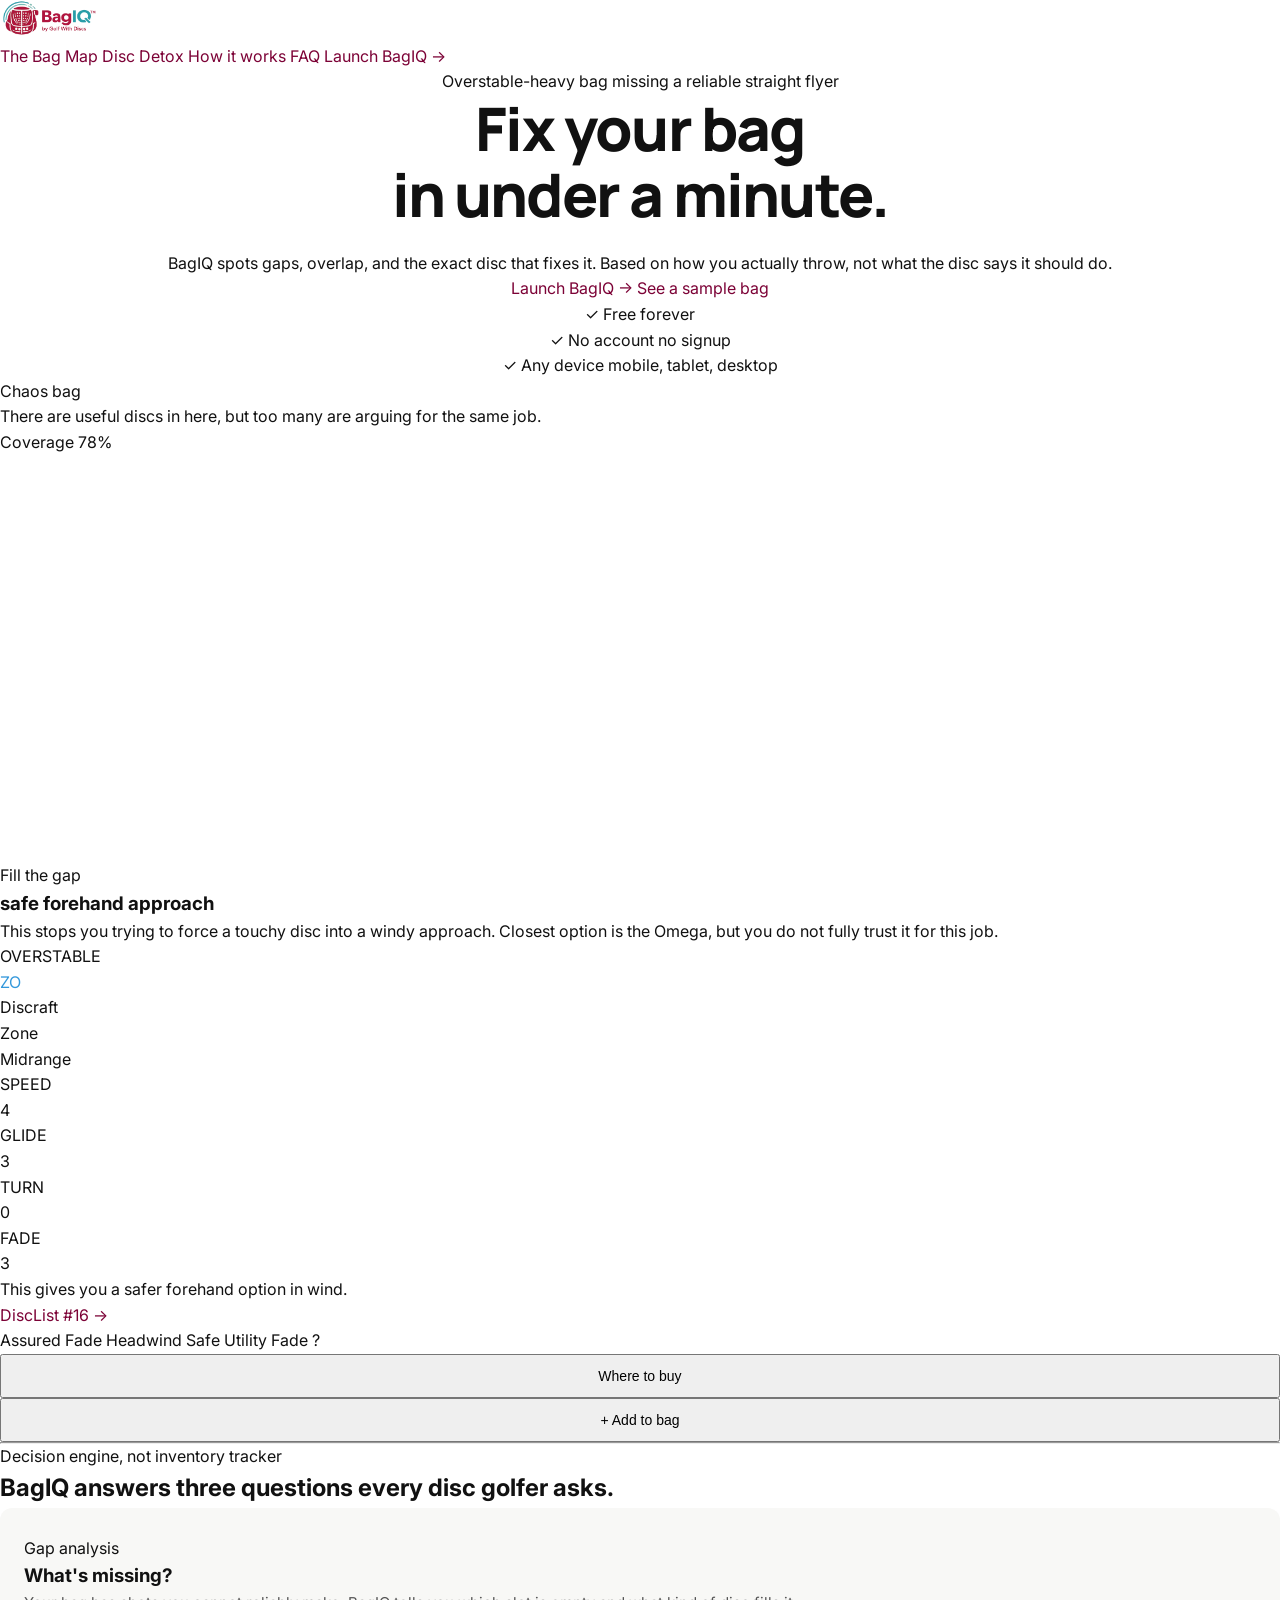
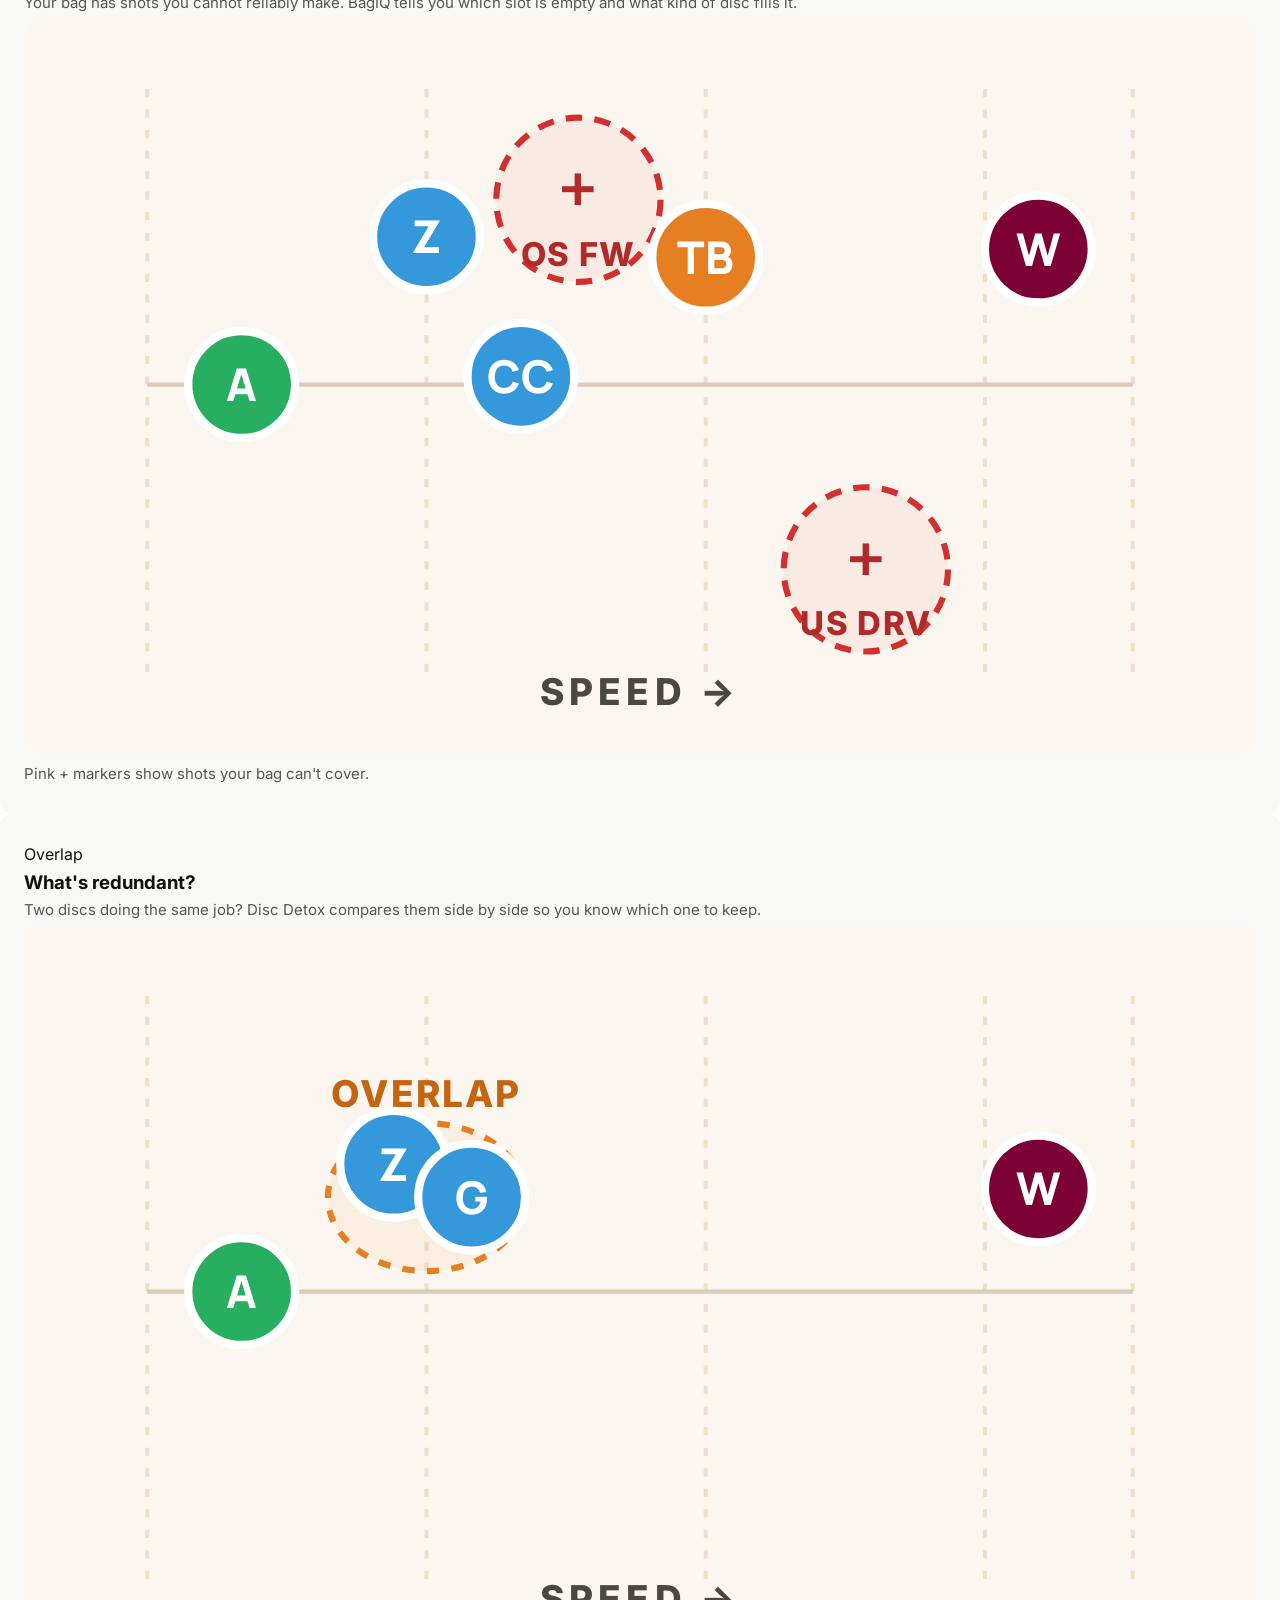
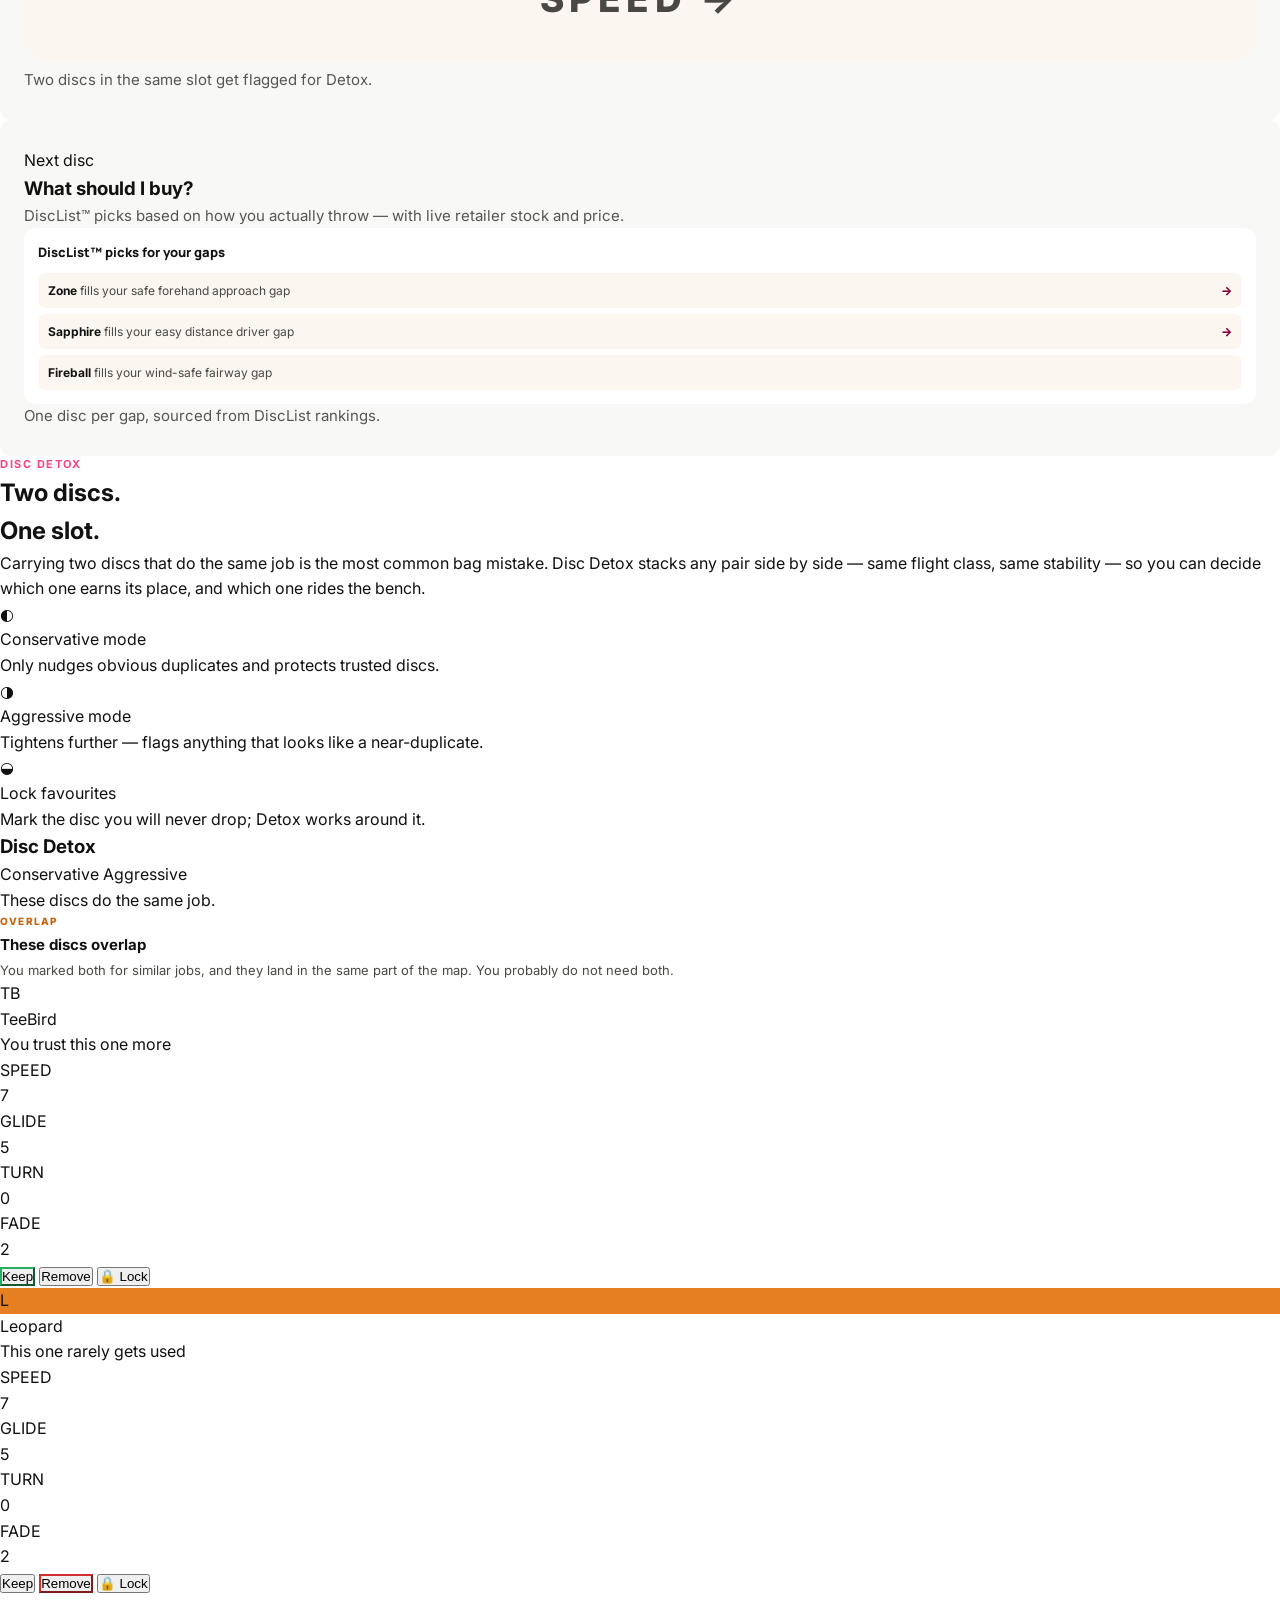
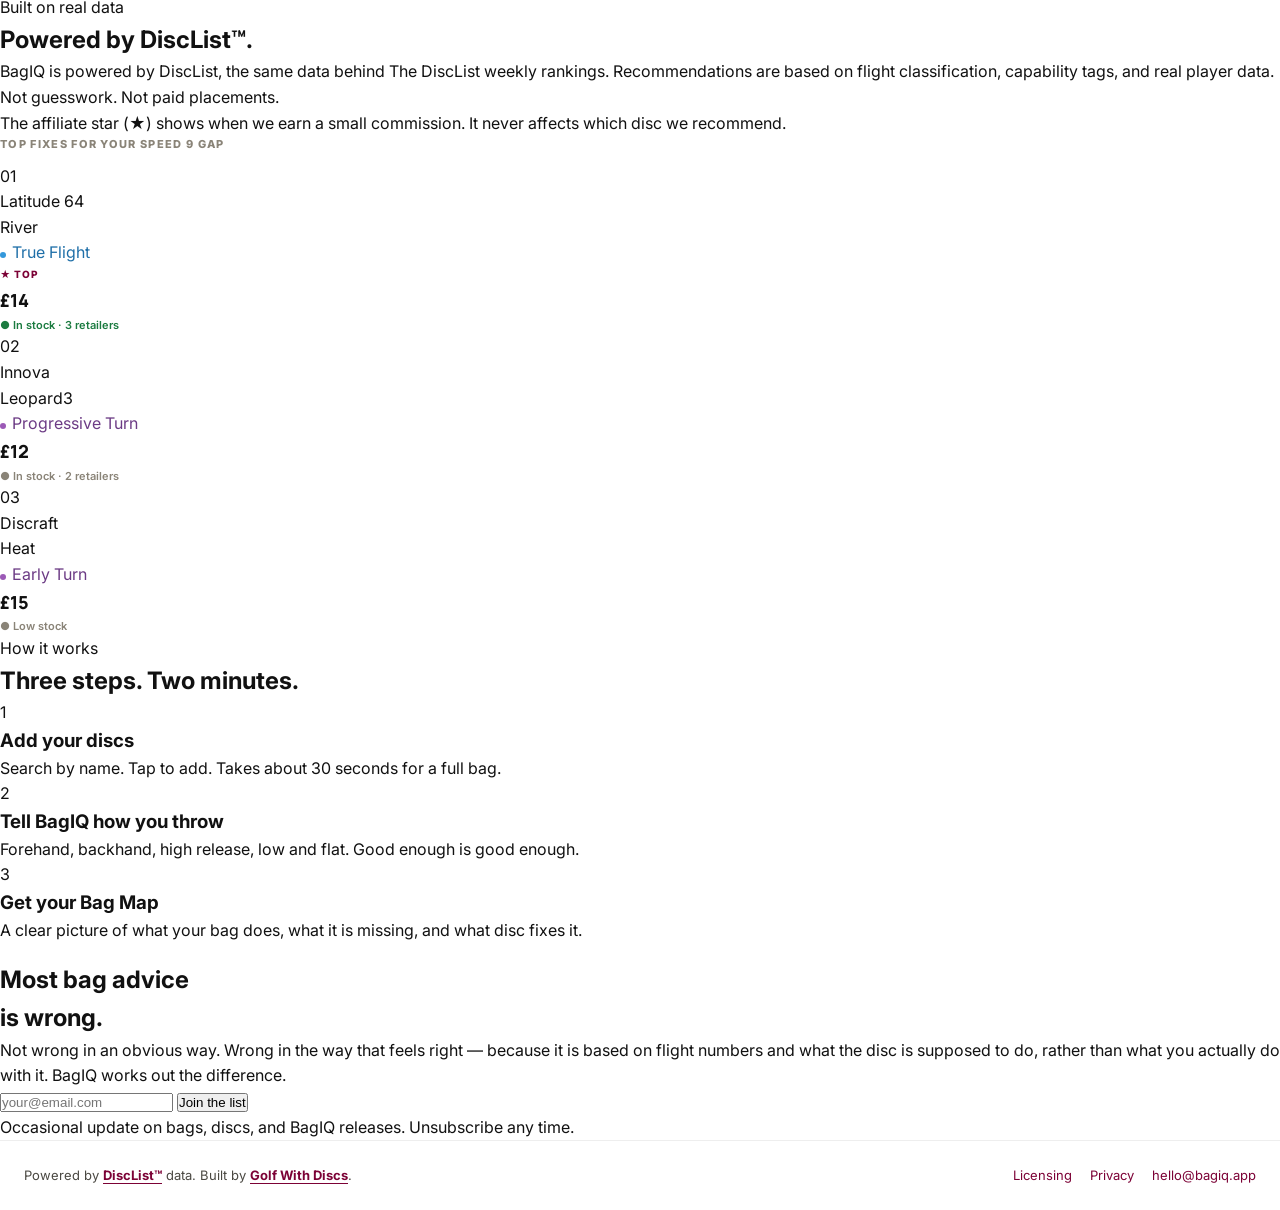
==== commit 6f2c77bb: "Fix missing CSS and images on live site - Move logo.png to /assets/ folder for proper asset serving " ====
--- a/index.html
+++ b/index.html
@@ -51,7 +51,7 @@
     <main class="page">
       <!-- NAV -->
       <nav class="nav">
-        <img src="bagiq-handoff/assets/logo.png" alt="BagIQ" class="nav-logo" height="36">
+        <img src="assets/logo.png" alt="BagIQ" class="nav-logo" height="36">
         <div class="nav-links">
           <a href="#bagmap" class="nav-link">The Bag Map</a>
           <a href="#detox" class="nav-link">Disc Detox</a>
--- a/styles.css
+++ b/styles.css
@@ -1,19 +1,3 @@
-@font-face {
-  font-family: 'Inter';
-  font-style: normal;
-  font-weight: 100 900;
-  font-display: swap;
-  src: url('./fonts/inter-latin.woff2') format('woff2');
-}
-
-@font-face {
-  font-family: 'Manrope';
-  font-style: normal;
-  font-weight: 200 800;
-  font-display: swap;
-  src: url('./fonts/manrope-latin.woff2') format('woff2');
-}
-
 *, *::before, *::after {
   box-sizing: border-box;
   margin: 0;
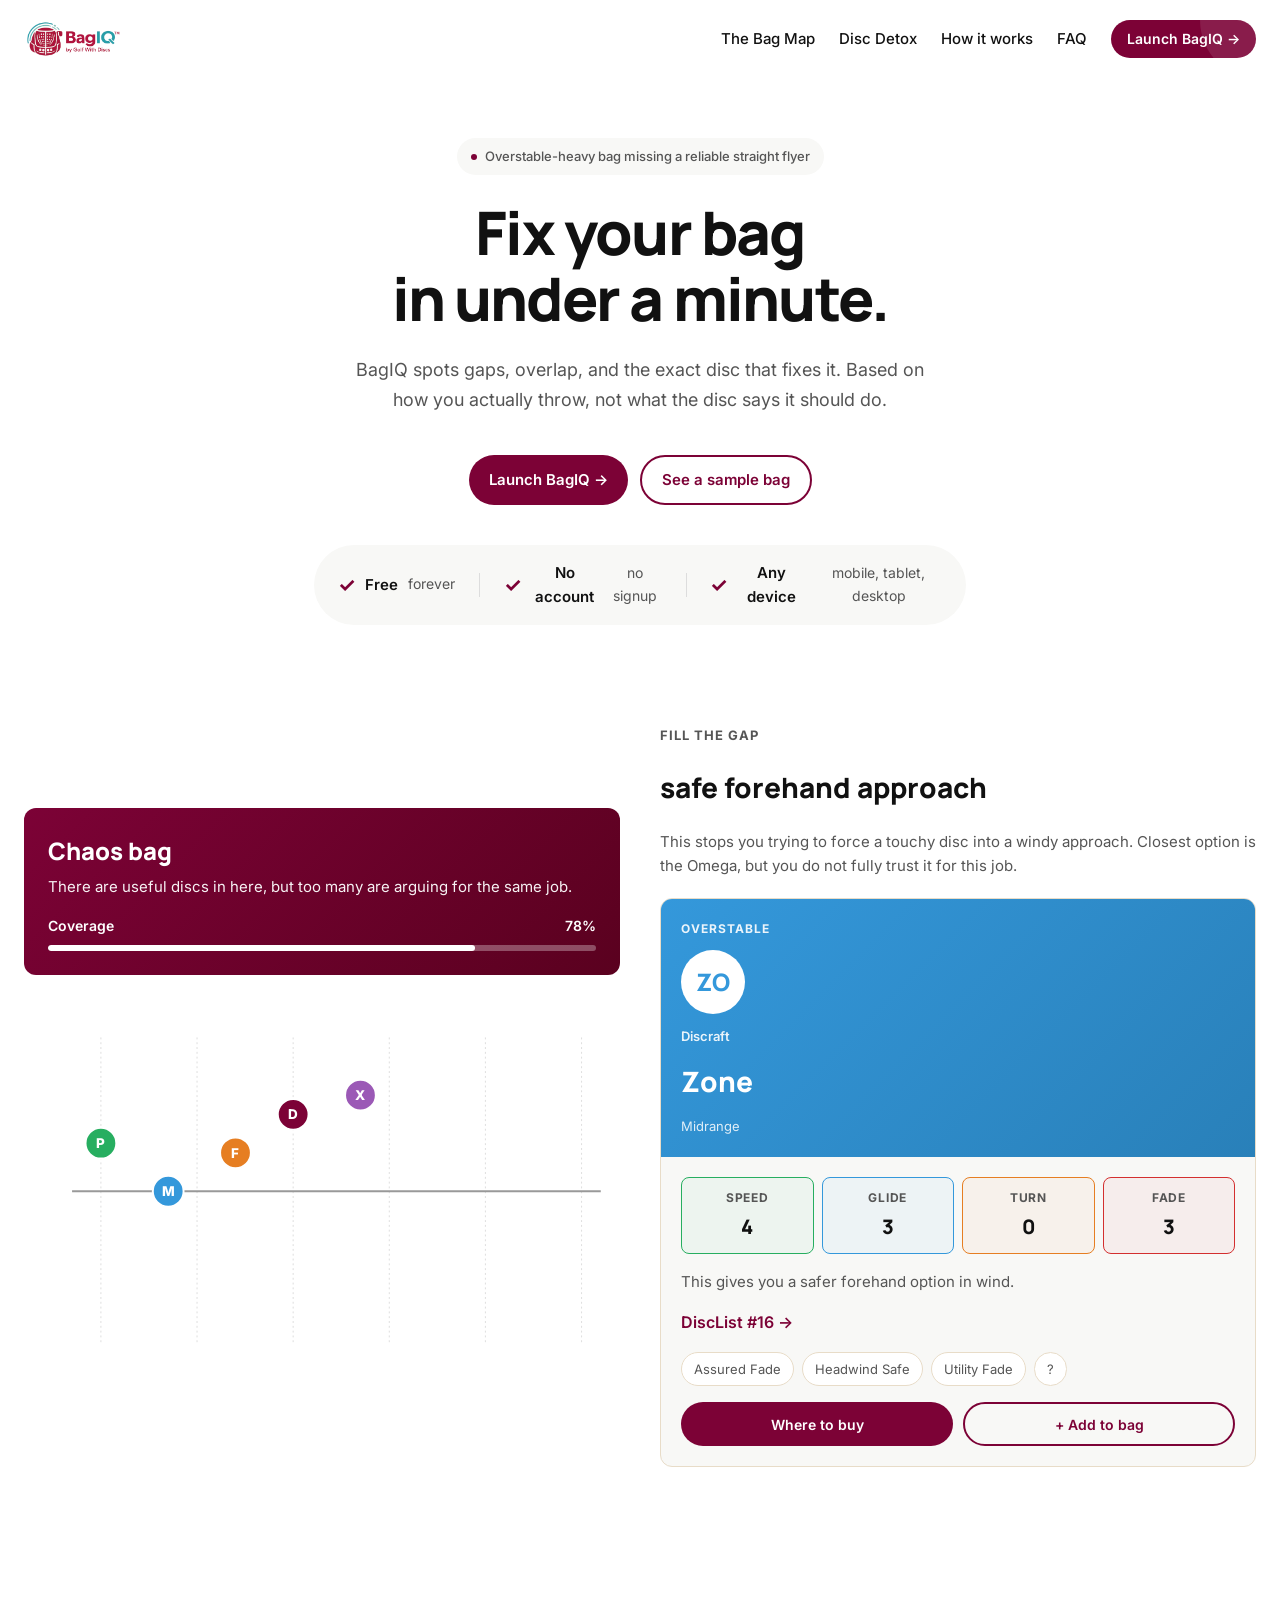
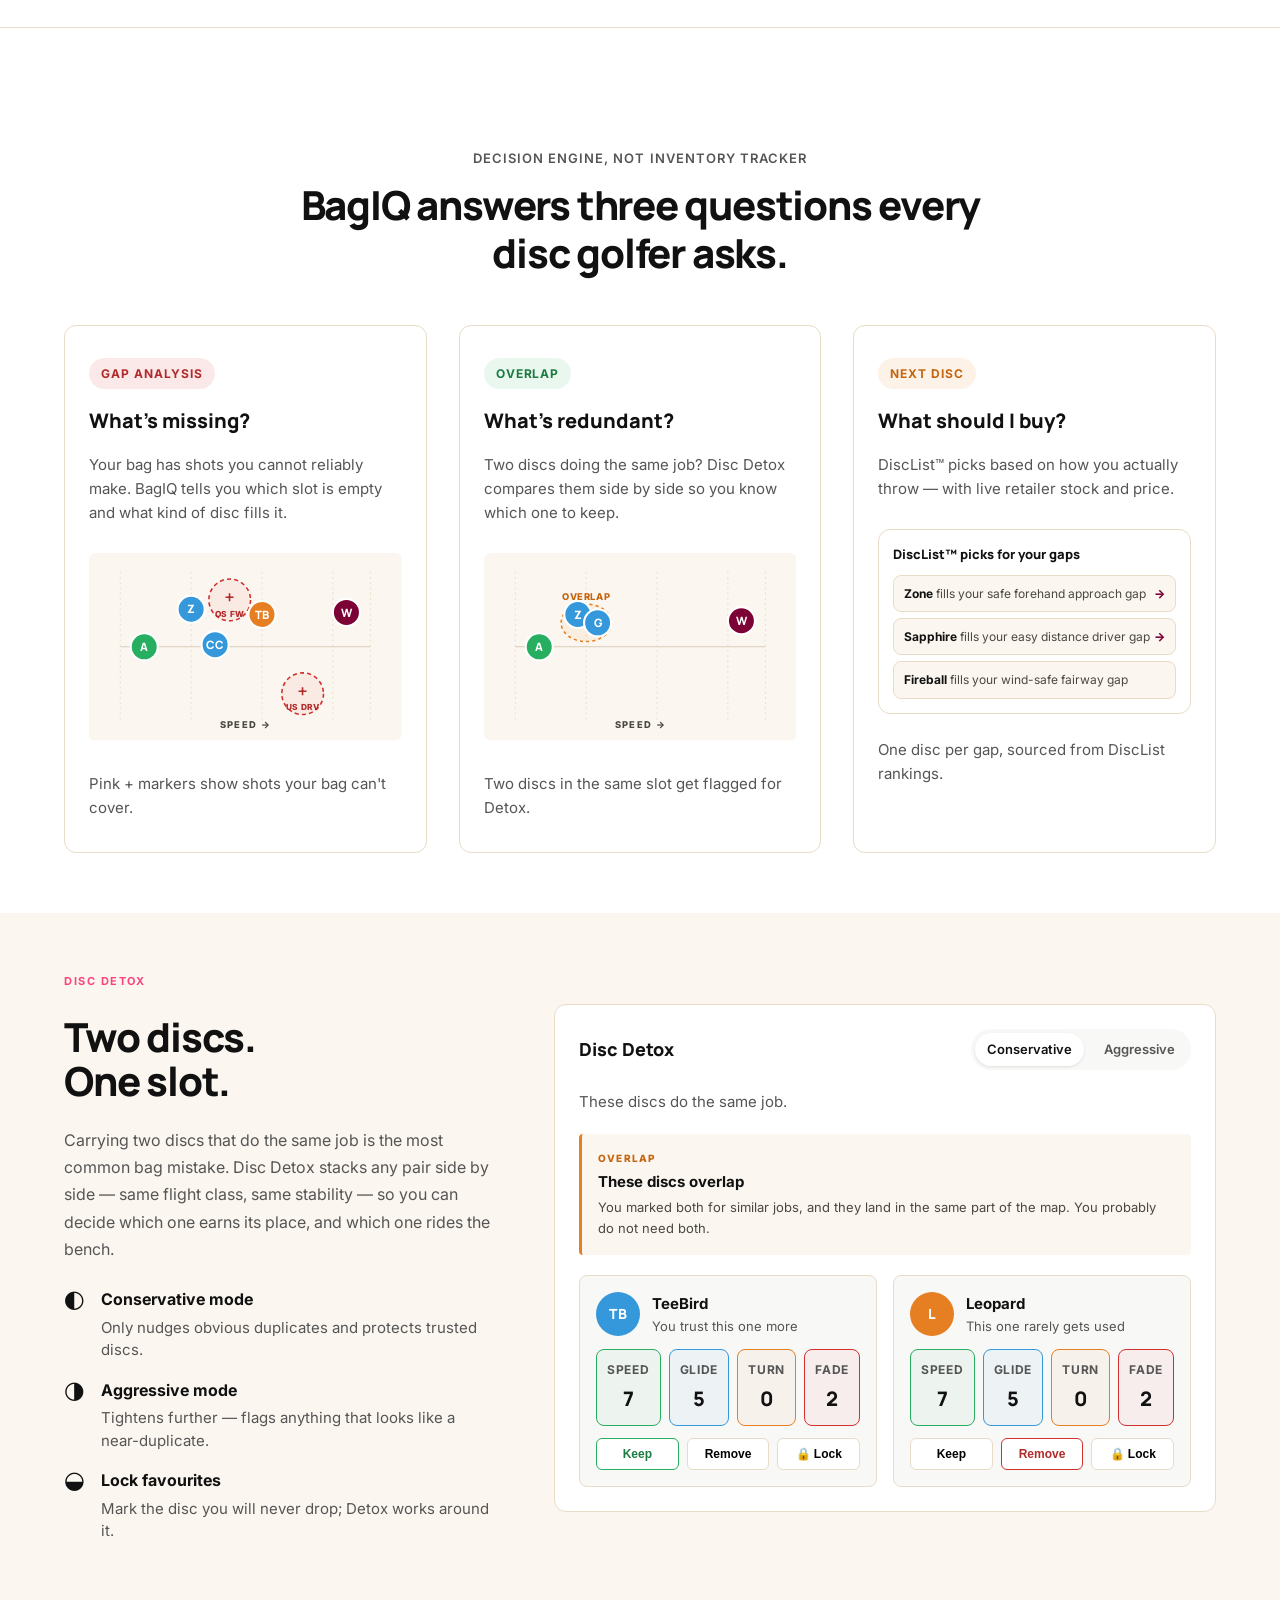
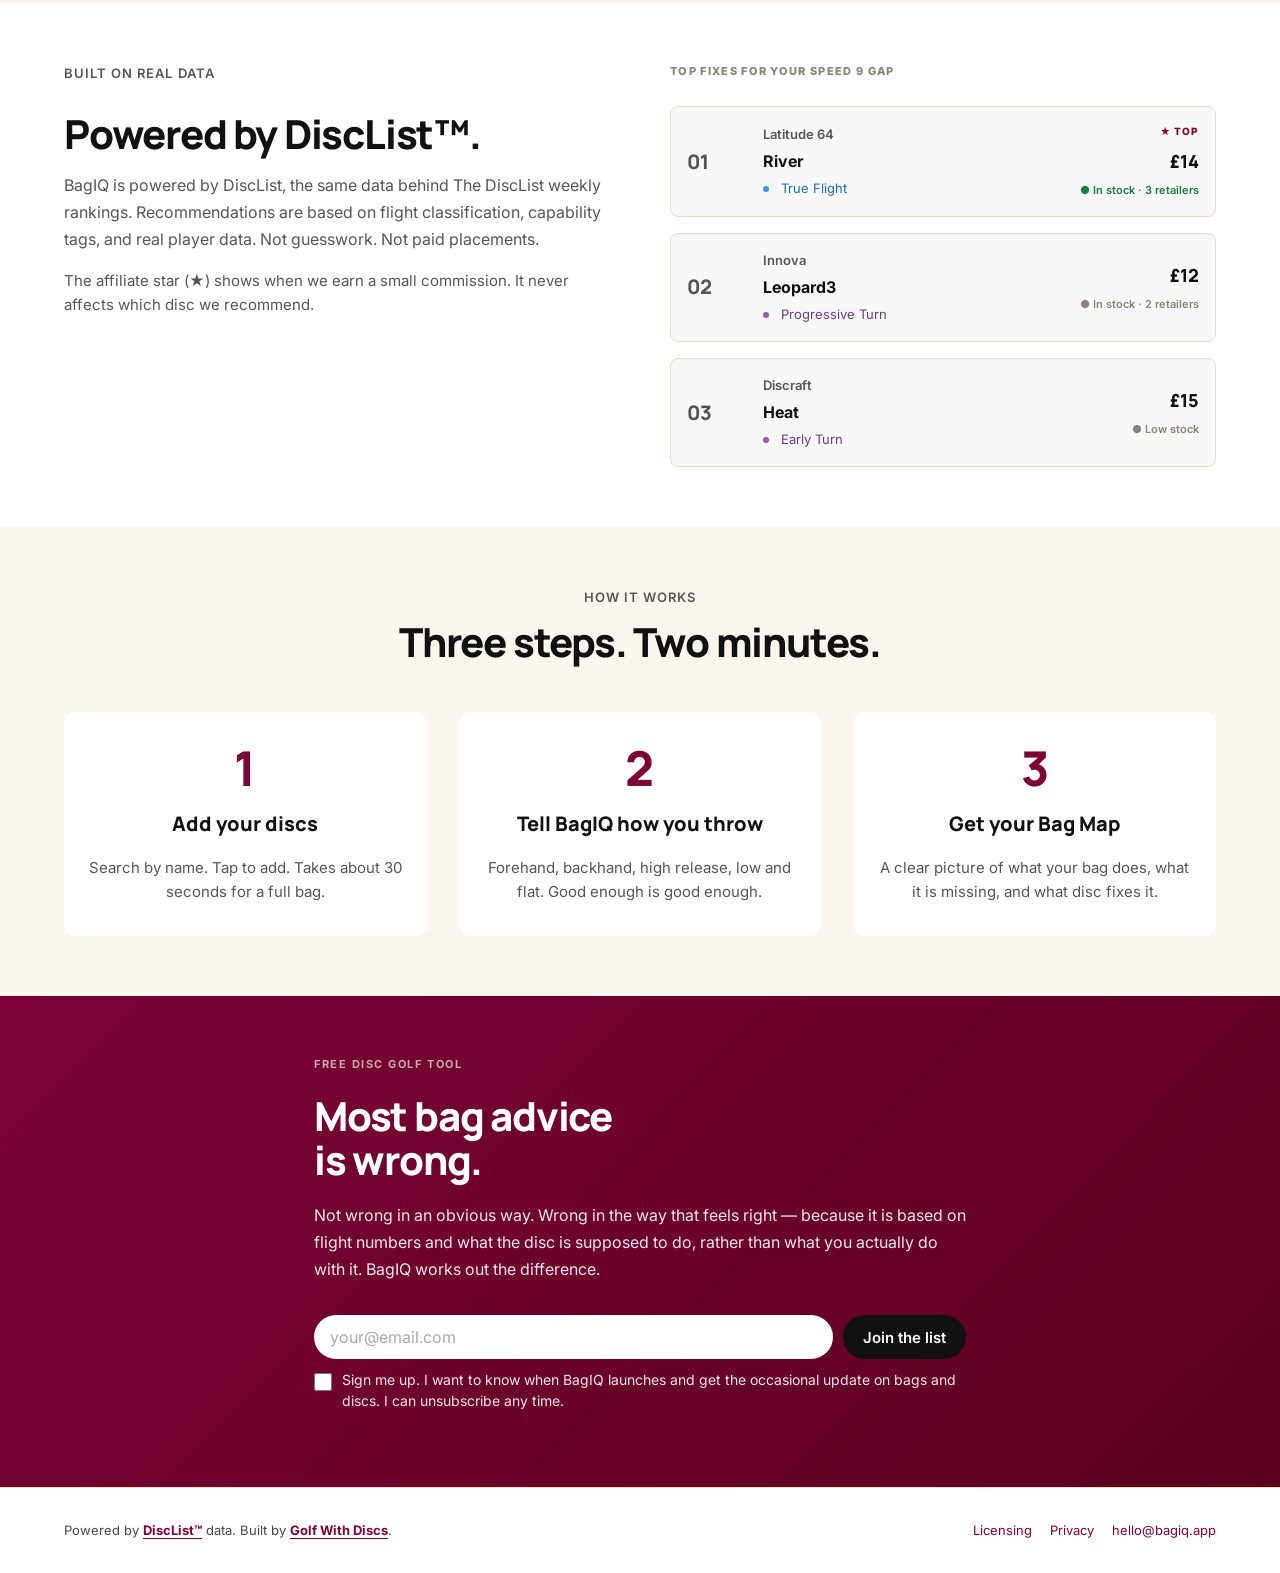
==== commit 5c0b6000: "Restore email form validation and bag map visualization - Add GDPR consent checkbox with validation " ====
--- a/index.html
+++ b/index.html
@@ -501,10 +501,16 @@
               autocomplete="email"
               aria-required="true"
             >
+            <div class="signup-consent">
+              <label class="consent-label">
+                <input type="checkbox" id="signup-consent" name="consent" required aria-required="true">
+                <span>Sign me up. I want to know when BagIQ launches and get the occasional update on bags and discs. I can unsubscribe any time.</span>
+              </label>
+            </div>
             <button type="submit" class="b-pill b-pill-d">Join the list</button>
             <input type="text" name="website" tabindex="-1" aria-hidden="true" autocomplete="off" style="display:none">
+            <p class="signup-message" id="signup-message" aria-live="polite"></p>
           </form>
-          <p class="signup-note">Occasional update on bags, discs, and BagIQ releases. Unsubscribe any time.</p>
         </div>
       </section>
 
@@ -538,6 +544,63 @@
         identityText.textContent = phrases[phraseIdx];
       }, 2400);
 
+      // Bag Map visualization
+      const bagMapSvg = document.querySelector('.bag-map');
+      if (bagMapSvg) {
+        const discs = [
+          { x: 80, y: 150, color: '#27AE60', letter: 'P' },
+          { x: 150, y: 200, color: '#3498DB', letter: 'M' },
+          { x: 220, y: 160, color: '#E67E22', letter: 'F' },
+          { x: 280, y: 120, color: '#7C0236', letter: 'D' },
+          { x: 350, y: 100, color: '#9B59B6', letter: 'X' },
+        ];
+
+        // Grid lines
+        for (let i = 0; i < 6; i++) {
+          const x = 80 + i * 100;
+          const line = document.createElementNS('http://www.w3.org/2000/svg', 'line');
+          line.setAttribute('x1', x);
+          line.setAttribute('y1', '40');
+          line.setAttribute('x2', x);
+          line.setAttribute('y2', '360');
+          line.setAttribute('stroke', '#ddd');
+          line.setAttribute('stroke-dasharray', '2,3');
+          bagMapSvg.appendChild(line);
+        }
+
+        // Axes
+        const axisX = document.createElementNS('http://www.w3.org/2000/svg', 'line');
+        axisX.setAttribute('x1', '50');
+        axisX.setAttribute('y1', '200');
+        axisX.setAttribute('x2', '600');
+        axisX.setAttribute('y2', '200');
+        axisX.setAttribute('stroke', '#999');
+        axisX.setAttribute('stroke-width', '2');
+        bagMapSvg.appendChild(axisX);
+
+        // Discs
+        discs.forEach(disc => {
+          const circle = document.createElementNS('http://www.w3.org/2000/svg', 'circle');
+          circle.setAttribute('cx', disc.x);
+          circle.setAttribute('cy', disc.y);
+          circle.setAttribute('r', '16');
+          circle.setAttribute('fill', disc.color);
+          circle.setAttribute('stroke', '#fff');
+          circle.setAttribute('stroke-width', '2');
+          bagMapSvg.appendChild(circle);
+
+          const text = document.createElementNS('http://www.w3.org/2000/svg', 'text');
+          text.setAttribute('x', disc.x);
+          text.setAttribute('y', disc.y + 5);
+          text.setAttribute('text-anchor', 'middle');
+          text.setAttribute('font-weight', '800');
+          text.setAttribute('font-size', '14');
+          text.setAttribute('fill', '#fff');
+          text.textContent = disc.letter;
+          bagMapSvg.appendChild(text);
+        });
+      }
+
       // Signup form
       const form = document.getElementById('signup-form');
       form?.addEventListener('submit', async function (e) {
@@ -545,9 +608,20 @@
         if (form.elements.website.value) return;
 
         const email = form.elements.email.value.trim();
+        const consent = form.elements.consent.checked;
+        const msg = document.getElementById('signup-message');
         const btn = form.querySelector('button[type="submit"]');
+
+        if (!consent) {
+          msg.textContent = 'Please tick the box above to confirm you want the email.';
+          msg.className = 'signup-message signup-message--error';
+          return;
+        }
+
         btn.disabled = true;
         btn.textContent = 'Joining…';
+        msg.textContent = '';
+        msg.className = 'signup-message';
 
         try {
           const res = await fetch('https://data.bagiq.app/subscribe', {
@@ -559,10 +633,16 @@
           if (data.ok) {
             btn.textContent = '✓ Joined!';
             form.style.opacity = '0.6';
+            msg.textContent = 'Welcome! Check your inbox.';
+            msg.className = 'signup-message signup-message--success';
+          } else {
+            throw new Error(data.message || 'Failed to subscribe');
           }
         } catch (err) {
           btn.disabled = false;
           btn.textContent = 'Try again';
+          msg.textContent = 'Something went wrong. Please try again.';
+          msg.className = 'signup-message signup-message--error';
         }
       });
     </script>
--- a/styles.css
+++ b/styles.css
@@ -9,8 +9,11 @@
   --brand-dark: #5a011f;
   --fg: #111;
   --fg-muted: #555;
+  --fg-light: #4A4842;
   --bg: #fff;
   --bg-surface: #f8f8f6;
+  --bg-light: #FBF7F0;
+  --border: #E8DCC8;
   --radius: 12px;
   --font-body: "Inter", system-ui, sans-serif;
   --font-display: "Manrope", system-ui, sans-serif;
@@ -37,158 +40,996 @@
   text-decoration: underline;
 }
 
-.page {
+/* Layout */
+
+.bagiq-page {
   display: flex;
   flex-direction: column;
   min-height: 100vh;
 }
 
-/* Header */
-
-.site-header {
-  padding: 24px 24px 0;
-}
-
-.site-logo {
-  height: 32px;
+.b-container {
+  max-width: 1200px;
+  margin: 0 auto;
+  padding: 0 24px;
+  width: 100%;
+}
+
+.b-container-narrow {
+  max-width: 700px;
+  margin: 0 auto;
+  padding: 0 24px;
+  width: 100%;
+}
+
+/* Navigation */
+
+.nav {
+  display: flex;
+  align-items: center;
+  justify-content: space-between;
+  padding: 20px 24px;
+  gap: 24px;
+}
+
+.nav-logo {
+  height: 36px;
   width: auto;
   display: block;
-}
-
-/* Hero */
-
-.hero {
+  flex-shrink: 0;
+}
+
+.nav-links {
+  display: flex;
+  align-items: center;
+  gap: 24px;
+}
+
+.nav-link {
+  font-size: 0.9375rem;
+  font-weight: 500;
+  color: var(--fg);
+  text-decoration: none;
+  transition: color 0.15s;
+}
+
+.nav-link:hover {
+  color: var(--brand);
+}
+
+/* Button styles */
+
+.b-pill {
+  display: inline-flex;
+  align-items: center;
+  justify-content: center;
+  padding: 11px 20px;
+  border-radius: 50px;
+  font-family: var(--font-body);
+  font-size: 0.9375rem;
+  font-weight: 600;
+  text-decoration: none;
+  border: none;
+  cursor: pointer;
+  transition: all 0.15s;
+  white-space: nowrap;
+}
+
+.b-pill-p {
+  background: var(--brand);
+  color: #fff;
+}
+
+.b-pill-p:hover {
+  background: var(--brand-dark);
+}
+
+.b-pill-o {
+  background: transparent;
+  color: var(--brand);
+  border: 2px solid var(--brand);
+}
+
+.b-pill-o:hover {
+  background: var(--brand);
+  color: #fff;
+}
+
+.b-pill-d {
+  background: var(--fg);
+  color: #fff;
+}
+
+.b-pill-d:hover {
+  background: var(--fg-muted);
+}
+
+.b-pill-sm {
+  padding: 8px 16px;
+  font-size: 0.875rem;
+}
+
+/* Hero section */
+
+.hero-section {
   flex: 1;
-  display: flex;
-  flex-direction: column;
+  padding: 60px 24px;
+}
+
+.identity-chip {
+  display: inline-flex;
   align-items: center;
+  gap: 8px;
+  background: var(--bg-surface);
+  padding: 8px 14px;
+  border-radius: 50px;
+  font-size: 0.8125rem;
+  color: var(--fg-muted);
+  margin-bottom: 24px;
+  font-weight: 500;
+}
+
+.identity-dot {
+  width: 6px;
+  height: 6px;
+  background: var(--brand);
+  border-radius: 50%;
+}
+
+.identity-text {
+  display: inline-block;
+  min-height: 1em;
+}
+
+.hero-headline {
+  font-family: var(--font-display);
+  font-size: clamp(2.5rem, 6vw, 3.75rem);
+  font-weight: 800;
+  line-height: 1.1;
+  letter-spacing: -0.03em;
+  color: var(--fg);
+  margin-bottom: 24px;
+}
+
+.hero-description {
+  font-size: 1.125rem;
+  color: var(--fg-muted);
+  max-width: 600px;
+  margin: 0 auto 40px;
+  line-height: 1.65;
+}
+
+.hero-ctas {
+  display: flex;
+  gap: 12px;
+  justify-content: center;
+  margin-bottom: 40px;
+  flex-wrap: wrap;
+}
+
+.trust-pill {
+  display: flex;
+  align-items: center;
+  gap: 24px;
+  background: var(--bg-surface);
+  padding: 16px 24px;
+  border-radius: 50px;
+  margin: 0 auto;
+  width: fit-content;
+  font-size: 0.9375rem;
+}
+
+.trust-item {
+  display: flex;
+  align-items: center;
+  gap: 10px;
+}
+
+.trust-check {
+  color: var(--brand);
+  font-weight: 700;
+  font-size: 1.25rem;
+}
+
+.trust-label {
+  font-weight: 600;
+  color: var(--fg);
+}
+
+.trust-detail {
+  color: var(--fg-muted);
+  font-size: 0.875rem;
+}
+
+.trust-divider {
+  width: 1px;
+  height: 24px;
+  background: #ddd;
+}
+
+/* Product preview */
+
+.product-preview {
+  margin-top: 60px;
+  padding: 40px 0;
+}
+
+.preview-inner {
+  display: grid;
+  grid-template-columns: 1fr 1fr;
+  gap: 40px;
+  align-items: center;
+}
+
+.preview-left {
+  display: flex;
+  flex-direction: column;
+  gap: 24px;
+}
+
+.preview-right {
+  display: flex;
+  flex-direction: column;
+  gap: 20px;
+}
+
+.identity-banner {
+  background: linear-gradient(135deg, var(--brand) 0%, var(--brand-dark) 100%);
+  color: #fff;
+  padding: 24px;
+  border-radius: var(--radius);
+  display: flex;
+  flex-direction: column;
+  gap: 16px;
+}
+
+.banner-decoration {
+  position: absolute;
+  top: -40px;
+  right: -40px;
+  width: 120px;
+  height: 120px;
+  background: rgba(255, 255, 255, 0.1);
+  border-radius: 50%;
+}
+
+.banner-content {
+  position: relative;
+  z-index: 1;
+}
+
+.banner-name {
+  font-family: var(--font-display);
+  font-size: 1.5rem;
+  font-weight: 800;
+  margin-bottom: 4px;
+}
+
+.banner-tagline {
+  font-size: 0.9375rem;
+  line-height: 1.6;
+  opacity: 0.95;
+  margin-bottom: 16px;
+}
+
+.banner-coverage {
+  display: flex;
+  justify-content: space-between;
+  font-size: 0.875rem;
+  margin-bottom: 8px;
+  font-weight: 600;
+}
+
+.coverage-bar {
+  height: 6px;
+  background: rgba(255, 255, 255, 0.3);
+  border-radius: 3px;
+  overflow: hidden;
+}
+
+.coverage-fill {
+  height: 100%;
+  background: #fff;
+  border-radius: 3px;
+}
+
+.bag-map-container {
+  width: 100%;
+  display: flex;
+  justify-content: center;
+}
+
+.bag-map {
+  max-width: 100%;
+  height: auto;
+}
+
+.preview-caption {
+  font-size: 0.8125rem;
+  font-weight: 700;
+  letter-spacing: 0.08em;
+  text-transform: uppercase;
+  color: var(--fg-muted);
+}
+
+.preview-title {
+  font-family: var(--font-display);
+  font-size: 1.75rem;
+  font-weight: 800;
+  color: var(--fg);
+}
+
+.preview-body {
+  font-size: 0.9375rem;
+  color: var(--fg-muted);
+  line-height: 1.6;
+}
+
+.recommendation-card {
+  background: var(--bg-surface);
+  border: 1px solid var(--border);
+  border-radius: var(--radius);
+  overflow: hidden;
+}
+
+.rec-hero {
+  background: linear-gradient(135deg, #3498DB 0%, #2980B9 100%);
+  color: #fff;
+  padding: 20px;
+  display: flex;
+  flex-direction: column;
+  gap: 12px;
+  position: relative;
+}
+
+.rec-stability {
+  font-size: 0.75rem;
+  font-weight: 700;
+  letter-spacing: 0.08em;
+  opacity: 0.9;
+}
+
+.rec-circle {
+  width: 64px;
+  height: 64px;
+  border-radius: 50%;
+  display: flex;
+  align-items: center;
+  justify-content: center;
+  font-weight: 800;
+  font-size: 1.5rem;
+  font-family: var(--font-display);
+}
+
+.rec-brand {
+  font-size: 0.8125rem;
+  font-weight: 600;
+  opacity: 0.9;
+}
+
+.rec-name {
+  font-family: var(--font-display);
+  font-size: 1.75rem;
+  font-weight: 800;
+}
+
+.rec-category {
+  font-size: 0.8125rem;
+  opacity: 0.85;
+}
+
+.rec-content {
+  padding: 20px;
+  display: flex;
+  flex-direction: column;
+  gap: 16px;
+}
+
+.flight-chips {
+  display: grid;
+  grid-template-columns: repeat(4, 1fr);
+  gap: 8px;
+}
+
+.flight-chip {
+  background: var(--bg);
+  border: 1px solid var(--border);
+  border-radius: 8px;
+  padding: 10px;
   text-align: center;
-  padding: 80px 24px 72px;
-  max-width: 640px;
-  margin: 0 auto;
-  width: 100%;
-}
-
-.eyebrow {
+  font-size: 0.75rem;
+}
+
+.flight-chip-speed {
+  border-color: #27AE60;
+  background: rgba(39, 174, 96, 0.05);
+}
+
+.flight-chip-glide {
+  border-color: #3498DB;
+  background: rgba(52, 152, 219, 0.05);
+}
+
+.flight-chip-turn {
+  border-color: #E67E22;
+  background: rgba(230, 126, 34, 0.05);
+}
+
+.flight-chip-fade {
+  border-color: #D32F2F;
+  background: rgba(211, 47, 47, 0.05);
+}
+
+.chip-label {
+  font-weight: 700;
+  letter-spacing: 0.06em;
+  color: var(--fg-muted);
+  display: block;
+  margin-bottom: 4px;
+}
+
+.chip-value {
+  font-family: var(--font-display);
+  font-size: 1.25rem;
+  font-weight: 800;
+  color: var(--fg);
+}
+
+.rec-description {
+  font-size: 0.9375rem;
+  color: var(--fg-muted);
+  line-height: 1.6;
+}
+
+.rec-link {
+  color: var(--brand);
+  font-weight: 600;
+  text-decoration: none;
+  display: inline-block;
+}
+
+.rec-link:hover {
+  text-decoration: underline;
+}
+
+.rec-tags {
+  display: flex;
+  flex-wrap: wrap;
+  gap: 8px;
+}
+
+.tag {
+  background: var(--bg);
+  border: 1px solid var(--border);
+  padding: 6px 12px;
+  border-radius: 20px;
+  font-size: 0.8125rem;
+  color: var(--fg-muted);
+}
+
+.rec-ctas {
+  display: grid;
+  grid-template-columns: 1fr 1fr;
+  gap: 10px;
+}
+
+/* Horizontal rule */
+
+.b-hr {
+  border: none;
+  height: 1px;
+  background: var(--border);
+  margin: 60px 0;
+}
+
+/* Features section */
+
+.features-section {
+  padding: 60px 24px;
+  background: var(--bg);
+}
+
+.features-header {
+  text-align: center;
+  margin-bottom: 48px;
+  max-width: 700px;
+  margin-left: auto;
+  margin-right: auto;
+}
+
+.b-eyebrow {
   font-size: 0.8125rem;
   font-weight: 600;
   letter-spacing: 0.08em;
   text-transform: uppercase;
   color: var(--fg-muted);
-  margin-bottom: 20px;
-}
-
-h1 {
-  font-family: var(--font-display);
-  font-size: clamp(2.5rem, 6vw, 3.75rem);
+  margin-bottom: 12px;
+}
+
+.features-headline {
+  font-family: var(--font-display);
+  font-size: clamp(1.75rem, 5vw, 2.5rem);
+  font-weight: 800;
+  line-height: 1.2;
+  letter-spacing: -0.03em;
+  color: var(--fg);
+}
+
+.features-grid {
+  display: grid;
+  grid-template-columns: repeat(auto-fit, minmax(320px, 1fr));
+  gap: 32px;
+}
+
+.feature-card {
+  background: var(--bg);
+  border: 1px solid var(--border);
+  border-radius: var(--radius);
+  padding: 32px 24px;
+  display: flex;
+  flex-direction: column;
+  gap: 16px;
+}
+
+.b-flight {
+  display: inline-block;
+  font-size: 0.75rem;
+  font-weight: 700;
+  letter-spacing: 0.08em;
+  text-transform: uppercase;
+  padding: 6px 12px;
+  border-radius: 20px;
+  width: fit-content;
+}
+
+.b-flight-gap {
+  background: rgba(211, 47, 47, 0.1);
+  color: #B12A2A;
+}
+
+.b-flight-speed {
+  background: rgba(39, 174, 96, 0.1);
+  color: #1B7B40;
+}
+
+.b-flight-fade {
+  background: rgba(230, 126, 34, 0.1);
+  color: #C66510;
+}
+
+.feature-card h3 {
+  font-family: var(--font-display);
+  font-size: 1.25rem;
+  font-weight: 800;
+  color: var(--fg);
+}
+
+.feature-card p {
+  font-size: 0.9375rem;
+  color: var(--fg-muted);
+  line-height: 1.6;
+}
+
+.feature-visual {
+  margin-top: 12px;
+}
+
+.feature-visual svg {
+  width: 100%;
+  height: auto;
+}
+
+.feature-caption {
+  font-size: 0.8125rem;
+  color: var(--fg-muted);
+  margin-top: 8px;
+}
+
+/* Disc Detox section */
+
+.detox-section {
+  padding: 60px 24px;
+  background: var(--bg-light);
+}
+
+.detox-grid {
+  display: grid;
+  grid-template-columns: 1fr 1fr;
+  gap: 60px;
+  align-items: center;
+}
+
+.detox-text {
+  display: flex;
+  flex-direction: column;
+  gap: 24px;
+}
+
+.detox-headline {
+  font-family: var(--font-display);
+  font-size: clamp(2rem, 5vw, 2.5rem);
   font-weight: 800;
   line-height: 1.1;
   letter-spacing: -0.03em;
   color: var(--fg);
-  margin-bottom: 24px;
-}
-
-.strapline {
+}
+
+.detox-description {
+  font-size: 1rem;
+  color: var(--fg-muted);
+  line-height: 1.7;
+}
+
+.detox-modes {
+  display: flex;
+  flex-direction: column;
+  gap: 16px;
+}
+
+.detox-mode {
+  display: flex;
+  gap: 16px;
+  align-items: flex-start;
+}
+
+.detox-icon {
+  font-size: 1.5rem;
+  line-height: 1;
+  flex-shrink: 0;
+}
+
+.detox-mode-title {
+  font-weight: 700;
+  color: var(--fg);
+  margin-bottom: 4px;
+}
+
+.detox-mode-desc {
+  font-size: 0.9375rem;
+  color: var(--fg-muted);
+  line-height: 1.5;
+}
+
+.detox-preview {
+  background: var(--bg);
+  border: 1px solid var(--border);
+  border-radius: var(--radius);
+  padding: 24px;
+  display: flex;
+  flex-direction: column;
+  gap: 20px;
+}
+
+.detox-header {
+  display: flex;
+  align-items: center;
+  justify-content: space-between;
+  gap: 16px;
+}
+
+.detox-header h3 {
+  font-family: var(--font-display);
   font-size: 1.125rem;
-  color: var(--fg-muted);
-  max-width: 480px;
-  margin-bottom: 40px;
-  line-height: 1.65;
-}
-
-.cta-btn {
-  display: inline-block;
-  background: var(--brand);
+  font-weight: 800;
+  color: var(--fg);
+}
+
+.detox-modes-toggle {
+  display: flex;
+  gap: 8px;
+  background: var(--bg-surface);
+  padding: 4px;
+  border-radius: 20px;
+}
+
+.mode-btn {
+  padding: 6px 12px;
+  border-radius: 16px;
+  font-size: 0.8125rem;
+  font-weight: 600;
+  border: none;
+  background: transparent;
+  color: var(--fg-muted);
+  cursor: pointer;
+  transition: all 0.15s;
+}
+
+.mode-btn-active {
+  background: var(--bg);
+  color: var(--fg);
+  box-shadow: 0 1px 3px rgba(0, 0, 0, 0.1);
+}
+
+.detox-subtitle {
+  font-size: 0.9375rem;
+  color: var(--fg-muted);
+}
+
+.overlap-callout {
+  background: var(--bg-light);
+  border-left: 3px solid #E67E22;
+  padding: 16px;
+  border-radius: 4px;
+}
+
+.detox-cards {
+  display: grid;
+  grid-template-columns: 1fr 1fr;
+  gap: 16px;
+}
+
+.detox-card {
+  background: var(--bg-surface);
+  border: 1px solid var(--border);
+  border-radius: 8px;
+  padding: 16px;
+  display: flex;
+  flex-direction: column;
+  gap: 12px;
+}
+
+.detox-card-header {
+  display: flex;
+  gap: 12px;
+  align-items: flex-start;
+}
+
+.detox-circle {
+  width: 44px;
+  height: 44px;
+  border-radius: 50%;
+  background: #3498DB;
   color: #fff;
-  font-family: var(--font-body);
-  font-size: 1rem;
+  display: flex;
+  align-items: center;
+  justify-content: center;
+  font-weight: 800;
+  font-size: 0.875rem;
+  flex-shrink: 0;
+  font-family: var(--font-display);
+}
+
+.detox-card-name {
+  font-weight: 700;
+  color: var(--fg);
+  font-size: 0.9375rem;
+}
+
+.detox-card-note {
+  font-size: 0.8125rem;
+  color: var(--fg-muted);
+}
+
+.detox-buttons {
+  display: flex;
+  gap: 8px;
+}
+
+.detox-btn {
+  flex: 1;
+  padding: 8px 12px;
+  border: 1px solid var(--border);
+  background: var(--bg);
+  border-radius: 6px;
+  font-size: 0.75rem;
   font-weight: 600;
-  padding: 14px 32px;
-  border-radius: 50px;
-  text-decoration: none;
-  transition: background 0.15s;
-}
-
-.cta-btn:hover {
-  background: var(--brand-dark);
-  text-decoration: none;
-}
-
-/* Features */
-
-.features {
+  cursor: pointer;
+  transition: all 0.15s;
+}
+
+.detox-btn:hover {
+  background: var(--bg-light);
+}
+
+.detox-btn-keep {
+  border-color: #27AE60;
+  color: #1B7B40;
+}
+
+.detox-btn-remove {
+  border-color: #D32F2F;
+  color: #B12A2A;
+}
+
+/* Powered by section */
+
+.powered-section {
+  padding: 60px 24px;
+  background: var(--bg);
+}
+
+.powered-grid {
   display: grid;
-  grid-template-columns: repeat(auto-fit, minmax(220px, 1fr));
+  grid-template-columns: 1fr 1fr;
+  gap: 60px;
+  align-items: flex-start;
+}
+
+.powered-text {
+  display: flex;
+  flex-direction: column;
   gap: 16px;
-  padding: 0 24px 72px;
-  max-width: 900px;
-  margin: 0 auto;
-  width: 100%;
-}
-
-.feature-card {
-  background: var(--bg-surface);
-  border-radius: var(--radius);
-  padding: 28px 24px;
-}
-
-.feature-card h2 {
-  font-size: 1rem;
-  font-weight: 700;
-  margin-bottom: 10px;
-  color: var(--fg);
-}
-
-.feature-card p {
-  font-size: 0.9375rem;
-  color: var(--fg-muted);
-  line-height: 1.6;
-}
-
-/* Signup section */
-
-.signup-section {
-  background: var(--brand);
-  padding: 72px 24px;
-}
-
-.signup-inner {
-  max-width: 600px;
-  margin: 0 auto;
-  color: #fff;
-}
-
-.signup-section .eyebrow {
-  color: rgba(255, 255, 255, 0.65);
-  margin-bottom: 16px;
-}
-
-.signup-section h2 {
-  font-family: var(--font-display);
-  font-size: clamp(2rem, 5vw, 3rem);
+}
+
+.powered-text h2 {
+  font-family: var(--font-display);
+  font-size: clamp(2rem, 5vw, 2.5rem);
   font-weight: 800;
   line-height: 1.1;
   letter-spacing: -0.03em;
-  margin-bottom: 20px;
+  color: var(--fg);
+}
+
+.powered-description {
+  font-size: 1rem;
+  color: var(--fg-muted);
+  line-height: 1.7;
+}
+
+.powered-note {
+  font-size: 0.9375rem;
+  color: var(--fg-muted);
+  line-height: 1.6;
+}
+
+.powered-picks {
+  display: flex;
+  flex-direction: column;
+  gap: 16px;
+}
+
+.fix-rows {
+  display: flex;
+  flex-direction: column;
+  gap: 16px;
+}
+
+.fix-row {
+  display: grid;
+  grid-template-columns: 60px 1fr auto;
+  gap: 16px;
+  align-items: center;
+  padding: 16px;
+  background: var(--bg-surface);
+  border: 1px solid var(--border);
+  border-radius: 8px;
+}
+
+.fix-rank {
+  font-family: var(--font-display);
+  font-size: 1.25rem;
+  font-weight: 800;
+  color: var(--fg-muted);
+}
+
+.fix-info {
+  display: flex;
+  flex-direction: column;
+  gap: 4px;
+}
+
+.fix-brand {
+  font-size: 0.8125rem;
+  font-weight: 600;
+  color: var(--fg-muted);
+}
+
+.fix-name {
+  font-weight: 700;
+  color: var(--fg);
+}
+
+.fix-class {
+  font-size: 0.8125rem;
+  display: flex;
+  align-items: center;
+  gap: 6px;
+}
+
+.fix-meta {
+  text-align: right;
+  display: flex;
+  flex-direction: column;
+  gap: 4px;
+}
+
+/* Steps section */
+
+.steps-section {
+  padding: 60px 24px;
+  background: var(--bg-light);
+}
+
+.steps-header {
+  text-align: center;
+  margin-bottom: 48px;
+  max-width: 700px;
+  margin-left: auto;
+  margin-right: auto;
+}
+
+.steps-header h2 {
+  font-family: var(--font-display);
+  font-size: clamp(2rem, 5vw, 2.5rem);
+  font-weight: 800;
+  line-height: 1.1;
+  letter-spacing: -0.03em;
+  color: var(--fg);
+}
+
+.steps-grid {
+  display: grid;
+  grid-template-columns: repeat(auto-fit, minmax(250px, 1fr));
+  gap: 32px;
+}
+
+.step-card {
+  background: var(--bg);
+  border-radius: var(--radius);
+  padding: 32px 24px;
+  text-align: center;
+  display: flex;
+  flex-direction: column;
+  gap: 16px;
+}
+
+.step-number {
+  font-family: var(--font-display);
+  font-size: 3rem;
+  font-weight: 800;
+  color: var(--brand);
+  line-height: 1;
+}
+
+.step-card h3 {
+  font-family: var(--font-display);
+  font-size: 1.25rem;
+  font-weight: 800;
+  color: var(--fg);
+}
+
+.step-card p {
+  font-size: 0.9375rem;
+  color: var(--fg-muted);
+  line-height: 1.6;
+}
+
+/* Final CTA section */
+
+.final-cta {
+  background: linear-gradient(135deg, var(--brand) 0%, var(--brand-dark) 100%);
   color: #fff;
-}
-
-.signup-body {
+  padding: 60px 24px;
+}
+
+.cta-headline {
+  font-family: var(--font-display);
+  font-size: clamp(2rem, 5vw, 2.5rem);
+  font-weight: 800;
+  line-height: 1.1;
+  letter-spacing: -0.03em;
+  color: #fff;
+  margin: 20px 0;
+}
+
+.cta-description {
   font-size: 1rem;
   line-height: 1.7;
-  color: rgba(255, 255, 255, 0.8);
-  margin-bottom: 36px;
-}
-
-.signup-fields {
+  color: rgba(255, 255, 255, 0.9);
+  margin-bottom: 32px;
+}
+
+.signup-form {
   display: flex;
   gap: 10px;
-  margin-bottom: 14px;
-}
-
-.signup-fields input[type="email"] {
+  margin-bottom: 16px;
+  flex-wrap: wrap;
+}
+
+.signup-form input[type="email"] {
   flex: 1;
-  padding: 13px 16px;
+  min-width: 200px;
+  padding: 12px 16px;
   border: none;
   border-radius: 50px;
   font-family: var(--font-body);
@@ -196,174 +1037,257 @@
   background: #fff;
   color: var(--fg);
   outline: none;
-  min-width: 0;
-}
-
-.signup-fields input[type="email"]::placeholder {
+}
+
+.signup-form input[type="email"]::placeholder {
   color: #aaa;
 }
 
-.signup-fields input[type="email"]:focus {
+.signup-form input[type="email"]:focus {
   box-shadow: 0 0 0 3px rgba(255, 255, 255, 0.4);
 }
 
-.signup-btn {
-  background: var(--fg);
-  color: #fff;
-  font-family: var(--font-body);
-  font-size: 0.9375rem;
-  font-weight: 600;
-  padding: 13px 24px;
-  border: none;
-  border-radius: 50px;
-  cursor: pointer;
+.signup-form button[type="submit"] {
   white-space: nowrap;
-  transition: opacity 0.15s;
-}
-
-.signup-btn:hover {
-  opacity: 0.85;
-}
-
-.signup-btn:disabled {
-  opacity: 0.6;
-  cursor: not-allowed;
 }
 
 .signup-consent {
-  margin-bottom: 12px;
+  width: 100%;
+  order: 2;
 }
 
 .consent-label {
   display: flex;
+  gap: 10px;
   align-items: flex-start;
-  gap: 10px;
   cursor: pointer;
   font-size: 0.875rem;
+  color: rgba(255, 255, 255, 0.9);
+  line-height: 1.5;
+}
+
+.consent-label input[type="checkbox"] {
+  margin-top: 4px;
+  width: 18px;
+  height: 18px;
+  min-width: 18px;
+  cursor: pointer;
+  accent-color: var(--brand);
+}
+
+.signup-message {
+  width: 100%;
+  order: 3;
+  font-size: 0.875rem;
+  padding: 10px 12px;
+  border-radius: 6px;
+  display: none;
+  line-height: 1.5;
+}
+
+.signup-message:not(:empty) {
+  display: block;
+}
+
+.signup-message--error {
+  background: rgba(211, 47, 47, 0.15);
+  color: #ff6b6b;
+}
+
+.signup-message--success {
+  background: rgba(39, 174, 96, 0.15);
+  color: #51cf66;
+}
+
+.signup-note {
+  font-size: 0.875rem;
   color: rgba(255, 255, 255, 0.75);
-  line-height: 1.5;
-}
-
-.consent-label input[type="checkbox"] {
-  flex-shrink: 0;
-  margin-top: 2px;
-  width: 16px;
-  height: 16px;
-  accent-color: #fff;
-  cursor: pointer;
-}
-
-.signup-message {
-  font-size: 0.9375rem;
-  min-height: 1.5em;
-  margin-top: 8px;
-}
-
-.signup-message--success {
-  color: #a8f0c6;
-  font-weight: 600;
-}
-
-.signup-message--error {
-  color: #fca5a5;
-}
-
-/* Screen-reader only utility */
-
-.sr-only {
-  position: absolute;
-  width: 1px;
-  height: 1px;
-  padding: 0;
-  margin: -1px;
-  overflow: hidden;
-  clip: rect(0, 0, 0, 0);
-  white-space: nowrap;
-  border: 0;
-}
-
-/* Powered by */
-
-.powered-by {
-  text-align: center;
-  padding: 0 24px 48px;
-  font-size: 0.875rem;
-  color: var(--fg-muted);
+  line-height: 1.6;
 }
 
 /* Footer */
 
 .site-footer {
-  border-top: 1px solid #eee;
-  padding: 24px;
-  text-align: center;
-  font-size: 0.8125rem;
-  color: var(--fg-muted);
-}
-
-/* Prose page (privacy policy etc.) */
-
-.prose-page {
-  max-width: 680px;
-  margin: 0 auto;
-  padding: 48px 24px 72px;
-  flex: 1;
-}
-
-.prose-page h1 {
-  font-family: var(--font-display);
-  font-size: clamp(1.75rem, 5vw, 2.5rem);
-  font-weight: 800;
-  letter-spacing: -0.03em;
-  margin-bottom: 8px;
-}
-
-.prose-page h2 {
-  font-family: var(--font-display);
-  font-size: 1.125rem;
-  font-weight: 700;
-  margin: 32px 0 10px;
-}
-
-.prose-page p,
-.prose-page ul {
-  font-size: 0.9375rem;
-  color: var(--fg-muted);
-  line-height: 1.7;
-  margin-bottom: 16px;
-}
-
-.prose-page ul {
-  padding-left: 20px;
-}
-
-.prose-page li {
-  margin-bottom: 6px;
-}
-
-.prose-meta {
-  font-size: 0.8125rem;
-  color: var(--fg-muted);
-  margin-bottom: 32px;
-}
-
-/* Mobile */
+  border-top: 1px solid var(--border);
+  padding: 32px 24px;
+  background: var(--bg);
+}
+
+.site-footer a {
+  color: var(--brand);
+  text-decoration: none;
+  transition: color 0.15s;
+}
+
+.site-footer a:hover {
+  text-decoration: underline;
+}
+
+/* Responsive */
+
+@media (max-width: 768px) {
+  .nav {
+    flex-direction: column;
+    gap: 16px;
+  }
+
+  .nav-links {
+    flex-direction: column;
+    gap: 12px;
+    width: 100%;
+  }
+
+  .nav-link {
+    display: block;
+  }
+
+  .preview-inner {
+    grid-template-columns: 1fr;
+    gap: 24px;
+  }
+
+  .detox-grid {
+    grid-template-columns: 1fr;
+    gap: 40px;
+  }
+
+  .powered-grid {
+    grid-template-columns: 1fr;
+    gap: 40px;
+  }
+
+  .hero-ctas {
+    flex-direction: column;
+    align-items: center;
+  }
+
+  .hero-ctas .b-pill {
+    width: 100%;
+  }
+
+  .trust-pill {
+    flex-direction: column;
+    gap: 12px;
+  }
+
+  .trust-divider {
+    width: 100%;
+    height: 1px;
+  }
+
+  .rec-ctas {
+    grid-template-columns: 1fr;
+  }
+
+  .detox-cards {
+    grid-template-columns: 1fr;
+  }
+
+  .signup-form {
+    flex-direction: column;
+  }
+
+  .signup-form button[type="submit"] {
+    width: 100%;
+  }
+
+  .site-footer > div {
+    flex-direction: column !important;
+    align-items: flex-start !important;
+  }
+}
 
 @media (max-width: 540px) {
-  .hero {
-    padding: 56px 24px 56px;
-  }
-
-  .features {
+  .hero-section {
+    padding: 40px 16px;
+  }
+
+  .product-preview {
+    margin-top: 40px;
+    padding: 24px 0;
+  }
+
+  .preview-caption {
+    font-size: 0.75rem;
+  }
+
+  .preview-title {
+    font-size: 1.25rem;
+  }
+
+  .features-section {
+    padding: 40px 16px;
+  }
+
+  .features-grid {
+    gap: 16px;
+  }
+
+  .feature-card {
+    padding: 20px 16px;
+  }
+
+  .detox-section {
+    padding: 40px 16px;
+  }
+
+  .detox-grid {
+    gap: 24px;
+  }
+
+  .detox-preview {
+    padding: 16px;
+  }
+
+  .powered-section {
+    padding: 40px 16px;
+  }
+
+  .steps-section {
+    padding: 40px 16px;
+  }
+
+  .steps-grid {
+    gap: 16px;
+  }
+
+  .final-cta {
+    padding: 40px 16px;
+  }
+
+  .site-footer {
+    padding: 20px 16px;
+  }
+
+  .nav {
+    padding: 16px;
+  }
+
+  .identity-chip {
+    font-size: 0.75rem;
+    padding: 6px 12px;
+  }
+
+  .trust-pill {
+    padding: 12px 16px;
+    gap: 12px;
+  }
+
+  .flight-chips {
+    grid-template-columns: repeat(2, 1fr);
+  }
+
+  .fix-row {
     grid-template-columns: 1fr;
-  }
-
-  .signup-fields {
-    flex-direction: column;
-  }
-
-  .signup-btn {
-    width: 100%;
-    text-align: center;
-  }
-}
+    gap: 12px;
+    padding: 12px;
+  }
+
+  .fix-rank {
+    display: none;
+  }
+
+  .fix-meta {
+    text-align: left;
+  }
+}
